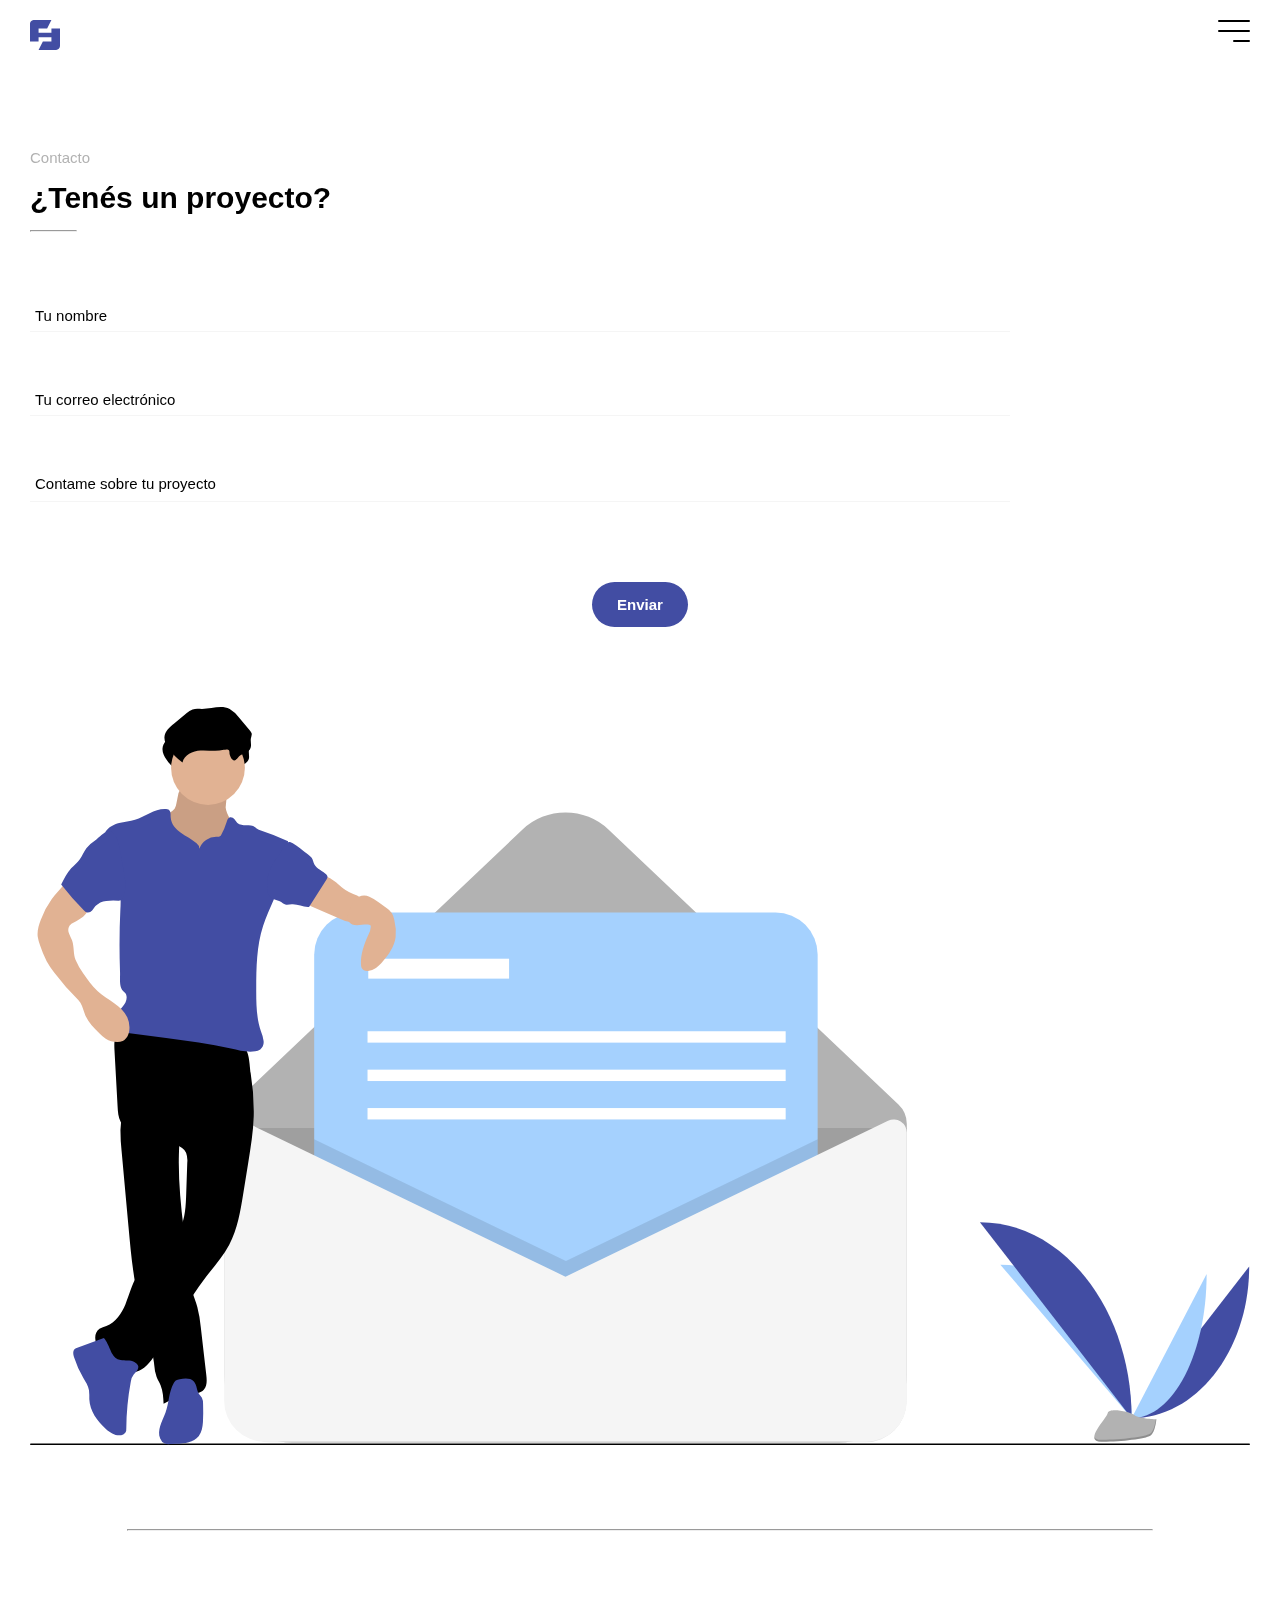
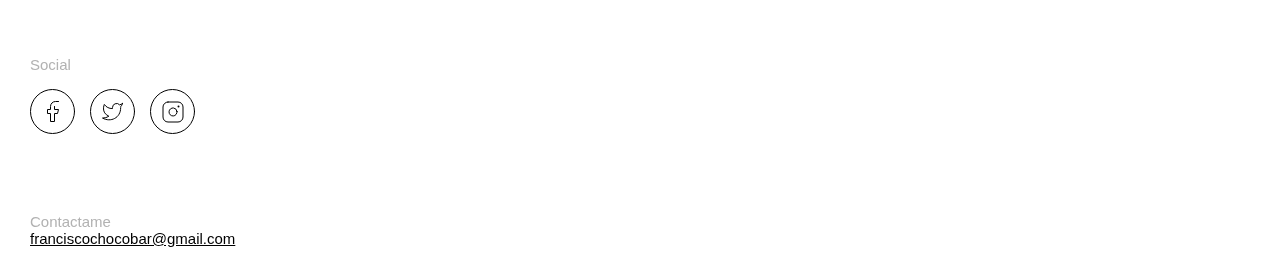
==== contact.html @ 8dde449a "mobile and effects done" ====
<!DOCTYPE html>
<html lang="en">
<head>
    <meta charset="UTF-8">
    <meta name="viewport" content="width=device-width, initial-scale=1.0">
    <meta name="Graphic Design webpage">
    <meta name="keywords" content="diseño gráfico, marketing digital, portfolio, diseño, servicios, artículos, branding, moodboard">
    <link href="https://cdnjs.cloudflare.com/ajax/libs/font-awesome/5.14.0/css/all.min.css" rel="stylesheet">
    <link rel="shortcut icon" href="assets/menu-isologo.svg">
    <link rel="stylesheet" href="styles.css">
    <link rel="stylesheet" href="styleForm.css">
    <title>Francisco Chocobar - GD</title>
</head>
<body>
    <header>
        <nav class="fixed-general-nav">
            <div class="home-container">
                <div class="visible-menu">
                    <a href="home.html">
                        <svg class="svg-index" xmlns="http://www.w3.org/2000/svg" width="30" height="30" viewBox="0 0 30 30">
                            <path class="svg-isologo" d="M-2575-21283.572h8.571v-4.285h12.857v4.285h-8.571l-4.286,8.572h17.143a4.128,4.128,0,0,0,4.286-4.287v-17.143h-8.572v4.287h-12.857v-4.287h8.572l4.286-8.57h-17.143c-2.012,0-4.286.955-4.286,4.285Z" transform="translate(2575 21305)"/>
                        </svg>
                    </a>
                    <h1 class="toggle-brandName">Francisco Chocobar</h1>
                    <a class="active-button" href="#">
                        <svg class="menu-icon" xmlns="http://www.w3.org/2000/svg" width="32" height="22" viewBox="0 0 32 22">
                            <g transform="translate(1 1)">
                                <line class="a" x2="30"/>
                                <line class="a" x2="30" transform="translate(0 10)"/>
                                <line class="a" x2="15" transform="translate(15 20)"/>
                            </g>
                        </svg>
                    </a>
                    <a class="toggle-button" href="#"><img src="assets/menu-close.svg" alt="x cerrar menu"></a>
                </div>
                <div class="toggle-menu">
                    <div class="primary-list">
                        <ul>
                            <h3>Menu</h3>
                            <li><a href="home.html">Inicio</a></li>
                            <li><a href="services.html">Servicios</a></li>
                            <li><a href="portfolio.html">Proyectos</a></li>
                            <li><a href="articles.html">Blog</a></li>
                            <li><a href="contact.html">Contacto</a></li>
                        </ul>
                    </div>
                    <div class="second-list">
                        <ul>
                            <h3>Social</h3>
                            <div class="second-list--flexItems">
                                <li><a href="https://www.facebook.com/Franchocodigital-115216583566941/"><img src="assets/icon-facebook.svg" alt="logo de facebook"></a></li>
                                <li><a href="https://twitter.com/Franchdigital?s=08"><img src="assets/icon-twitter.svg" alt="logo de twitter"></a></li>
                                <li><a href="https://www.instagram.com/franchocodigital/"><img src="assets/icon-instagram.svg" alt="logo de instagram"></a></li>
                                <li><a href=""><img src="assets/icon-linkedin.svg" alt="logo de linkedin"></a></li>
                            </div>
                        </ul>     
                    </div>
                    <div class="third-list">
                        <h3>Contactame</h3>
                        <a class="third-list--mail" href="mailto:franciscochocobar@gmail.com">franciscochocobar@gmail.com</a>
                    </div>
                </div> 
            </div> 
        </nav>
    </header>
    <div class="go-top-container">
        <div class="go-top-button">
            <i class="fas fa-chevron-up"></i>
        </div>
    </div>
    <div class="container">
        <section class="section">
            <h3>Contacto</h3>
            <h2>¿Tenés un proyecto?</h2>
            <hr>
        </section>
        <section class="section">
            <form action="">
                <div class="form">
                    <div class="form-group">
                        <input type="text" name="user_name" id="name" required><span class="label"></span>
                        <label for="name">Tu nombre</label>
                    </div>
                    <div class="form-group">
                        <input type="text" name="user_mail" id="mail" required><span class="label"></span>
                        <label for="mail">Tu correo electrónico</label>
                    </div>
                    <div class="form-group">
                        <textarea name="user_message" id="message" cols="30" rows="1" required></textarea><span class="label"></span>
                        <label for="message" >Contame sobre tu proyecto</label>
                    </div>
                    <button class="seeMore-button button-classes" type="submit">Enviar</button>
                    
                    
                </div>
            </form>
            <img class="img-contact-footer" src="assets/contacto-img.svg" alt="paint of a boy mailing">
        </section>
        <hr class="hr-last">
        <footer>
            <div class="second-list">
            <ul>
                <h3>Social</h3>
                <div class="second-list--flexItems">
                    <li><a href="https://www.facebook.com/Franchocodigital-115216583566941/"><svg xmlns="http://www.w3.org/2000/svg" width="45" height="45" viewBox="0 0 45 45">
                        <defs>
                            <style>
                            .fb-svg,.c{
                                fill:none;
                            }
                            .fb-svg{
                                stroke:#000;
                                stroke-linecap:round;
                                stroke-linejoin:round;
                            }
                            .b{
                                stroke:none;
                            }
                            </style>
                        </defs>
                        <g class="fb-svg">
                            <circle class="b" cx="22.5" cy="22.5" r="22.5"/>
                            <circle class="c" cx="22.5" cy="22.5" r="22"/>
                        </g>
                        <path class="fb-svg" d="M18,2H15a5,5,0,0,0-5,5v3H7v4h3v8h4V14h3l1-4H14V7a1,0,0,1,1-1h3Z" transform="translate(10.5 10.5)"/>
                    </svg></a></li>
                    <li><a href="https://twitter.com/Franchdigital?s=08">
                        <svg xmlns="http://www.w3.org/2000/svg" width="45" height="45" viewBox="0 0 45 45">
                            <defs>
                                <style>
                                    .fb-svg,.c{
                                        fill:none;
                                    }
                                    .fb-svg{
                                        stroke:#000;
                                        stroke-linecap:round;stroke-linejoin:round;
                                    }.b{
                                        stroke:none;
                                    }
                                </style>
                            </defs>
                            <g class="fb-svg">
                                <circle class="b" cx="22.5" cy="22.5" r="22.5"/>
                                <circle class="c" cx="22.5" cy="22.5" r="22"/>
                            </g>
                                <path class="fb-svg" d="M21,3A9.909,9.909,0,0,1,18.145,4.39,4.073,4.073,0,0,0,11,7.117v.909A9.691,9.691,0,0,1,2.818,3.908S-.818,12.09,7.364,15.726A10.582,10.582,0,0,1,1,17.545c8.182,4.545,18.182,0,18.182-10.455a4.091,4.091,0,0,0-.073-.755A7.018,7.018,0,0,0,21,3Z" transform="translate(11.5 11.51)"/>
                        </svg>
                        </a>
                    </li>
                    <li><a href="https://www.instagram.com/franchocodigital/">
                        <svg xmlns="http://www.w3.org/2000/svg" width="45" height="45" viewBox="0 0 45 45">
                            <defs>
                                <style>
                                    .fb-svg,.c{
                                        fill:none;
                                    }
                                    .fb-svg{
                                        stroke:#000;
                                        stroke-linecap:round;stroke-linejoin:round;
                                    }
                                    .b{
                                        stroke:none;
                                    }
                                </style>
                            </defs>
                            <g class="fb-svg">
                                <circle class="b" cx="22.5" cy="22.5" r="22.5"/>
                                <circle class="c" cx="22.5" cy="22.5" r="22"/>
                            </g>
                            <rect class="fb-svg" width="20" height="20" rx="5" transform="translate(13 13)"/>
                            <path class="fb-svg" d="M16,11.37A4,4,0,1,1,12.63,8,4,4,0,0,1,16,11.37Z" transform="translate(11 11)"/>
                            <line class="a" transform="translate(28.5 17.5)"/>
                        </svg>
                    </a></li>
                </div>
            </ul>     
            </div>
            <div class="third-list">
                <h3>Contactame</h3>
                <a class="third-list--mail" href="mailto:franciscochocobar@gmail.   com">franciscochocobar@gmail.com</a>
            </div>
        </footer>
    </div>
    <script src="js.js"></script>
</body>
</html>
---- styles.css ----
/* VARIABLES */

:root {
    --main-bg-color: #F5F5F5;
    --main-color-palette: #424DA3;
    --main-color-white: #ffffff;
    --secondary-color-gray: #B2B2B2;
    --secondary-color-blue: #A5D1FE;
    --secondary-color-yellow: #FFC943;

  }

/* fonts */

  @font-face {
    font-family: "Metropolis";
    src: url("metropoli-font/");
  }

  h1, h2, h3, h4, h5, h6, a, p {
      font-family: 'Metropolis', sans-serif;
  }

/* base styles */

body {
    margin: 0;
}

ul li  {
    list-style: none;
}

ul {
    padding: 0px;
    margin: 0px;
}

h2 {
    font-size: 30px;
}

h3 {
    color: var(--secondary-color-gray);
    font-size: 15px;
    font-weight: normal;
}

.h4-align {
    font-size: 20px;
    text-align: center;
    padding-bottom: 22px;
}

a {
    text-decoration: none;
    color: black;
}

h1, h2, h3, h4, h5, h6 {
    margin: 0px;
    padding-top: 15px;
}

hr {
    width: 45px;
    color: black;
    margin: auto 0;
    margin-top: 15px;
}

/* INDEX STYLES */
body.body-index {
    background-color: var(--main-bg-color);
}
.options-menu {
    height: 100vh;
    display: flex;
    justify-content: center;
}

.main-div {
    display: flex;
    flex-direction: column;
    text-align: center;
    width: 354px;
    height: 165px;
    align-self: center;
    justify-content: space-around;

}

.index-button {
    display: flex;
    justify-content: space-between ;
}

h1.h1-index {
    font-weight: bold;
    font-size: 25px;
}

.a-index:link, .a-index:visited, .a-index:active {
    text-decoration:none;
    color: var(--main-color-white);
}

.a-index {
    font-size: 15px;
    font-weight: 700;
    background-color: #424DA3;
    color: var(--main-color-white);  
    padding: 20px;
    width: 140px;
    
}

/* mobile */

.primary-list ul li a {
    font-weight: bolder;
    font-size: 30px;
}

.third-list a {
    font-size: 15px;
    text-decoration: underline;
} 

.toggle-menu {
    padding: 45px;
    display: flex;
    flex-direction: column;
    align-content: space-between;
}

.second-list--flexItems {
    display: flex;
    flex-direction: row;
}

.second-list img {
    width: 45px;
}

.second-list--flexItems svg {
    padding-right: 15px;
}

.second-list , .third-list {
    padding-top: 45px;
}

.toggle-button , .toggle-brandName {
    display: none;
}

.visible-menu .svg-index {
    padding-top: 20px;
    padding-left: 30px;
    padding-right: 30px;
}

.svg-isologo {
    fill:#424da3;
}

.menu-icon {
    margin-top: 20px;
    margin-left: 30px;
    margin-right: 30px;
}


path.svg-isologo:hover, .svg-isologo:active, .svg-isologo:focus  {
    fill: var(--secondary-color-blue);
}



.a{
    fill:none;
    stroke:#000;
    stroke-linecap:round;
    stroke-linejoin:round;
    stroke-width:2px;
}

svg:hover .a {
    stroke: var(--main-color-white);
}


.visible-menu {
    display: flex;
    flex-direction: row;
    justify-content: space-between;
}

.toggle-menu {
    display: none;
}

/*CHEVRON UP*/

.go-top-container {
    position: fixed;
    bottom: 4rem;
    right: 2rem;
    width: 3rem;
    height: 3rem;
    z-index: -1;
}

.go-top-button {
    width: 0rem;
    height: 0rem;
    background-color: var(--main-color-palette);
    border-radius: 50%;
    cursor: pointer;
    top: 50%;
    left: 50%;
    transform: translate(-50%, -50%);
    z-index: -1;
}

.go-top-button i {
    position: absolute;
    font-size: 1.7rem;
    top: 48%;
    left: 50%;
    transform: translate(-50%, -50%) scale(0);
    color: white;
    transition: .2s;
}

.show {
    z-index: 10;
}

.show .go-top-button {
    animation: popup .3s ease-in-out;
    width: 3rem;
    height: 3rem;
    z-index: 11;
}

.show i {
    transform: translate(-50%, -50%) scale(1);
}

@keyframes popup {
    0% {
        width: 0rem;
        height: 0rem;
    }
    50% {
        width: 5rem;
        height: 5rem;
    }
    100% {
        width: 3rem;
        height: 3rem;
    }
}

.container .section {
    padding-top: 5rem;
    padding-left: 30px;
    padding-right: 30px;
}
.h4-line-height{
    line-height: 1.6;
}
.p-index--description {
    font-size: 15px;
    width: 238px;
    line-height: 1.8;
}

.p-index--about {
     font-size: 15px;
     width: 248px;
     text-align: left;
 }

.button-classes {
    background-color: var(--main-color-palette);
    border-radius: 45px;
    height: 45px;
    display: flex;
    align-items: center;
    justify-content: center;
}

.button-classes:hover {
    background-color: var(--secondary-color-blue);
}

.footer-contact-btn:hover {
    background-color: var(--main-color-white);
}

.footer-contact-btn:hover a {
    color: var(--secondary-color-blue);
}

.footer-h3 {
    color: var(--main-color-white);
}

.button-classes a {
    font-weight: bold;
    color: var(--main-color-white);
}

.about-contact-button {
   width: 9rem;
    margin-top: 4rem;
}

.meter-content {
    padding-top: 2rem;
}
.flex-items {
    display: flex;
    justify-content: space-between;

}

/*meter styles */

.meter { 
	height: 15px;  /* Can be anything */
	position: relative;
	-moz-border-radius: 25px;
	-webkit-border-radius: 25px;
    border-radius: 25px;
    background-color: var(--main-bg-color);
	-boxshadow: inset 0 -1px 1px rgba(255,255,255,0.3);
}

.meter > span {
    display: block;
    height: 100%;
    border-top-right-radius: 8px;
    border-bottom-right-radius: 8px;
    border-top-left-radius: 20px;
    border-bottom-left-radius: 20px;
    position: relative;
    overflow: hidden;
  }

  .meter-blue {
      background-color: var(--secondary-color-blue);
  }

  .meter-yellow {
      background-color: var(--secondary-color-yellow);
  }


.services-grey-bg {
    background-color: var(--main-bg-color);
    padding-top: 5rem;
    margin-top: 5rem;
    width: 100%;
    display: flex;
    flex-direction: column;
    align-items: center;
    padding-bottom: 3rem;
}

.h2-textAlign {
    text-align: center;
}

.graphics-div {
    background-color: var(--main-color-white);
    width: 80%;
    margin-top: 3rem;
    height: 12rem;
    display: flex;
    flex-direction: column;
    align-items: center;
    justify-content: center;

}

.graphics-div h4 {
    padding-top: 20px;
}

.graphics-div img {
    width: 90px;
}
.portfolio-img {
    width: 100%;
}

.seeMore-button {
    margin: 5rem auto;
    width: 6rem;
}

.disabled-btn {
    background-color: var(--secondary-color-blue);
    border-radius: 45px;
    height: 30px;
    display: flex;
    align-items: center;
    justify-content: center;
    width: 10rem;
    font-size: 15px;
    color: var(--main-color-white);
    margin: 18px auto 22px auto;
}

.portfolio-boxShadow {
    box-shadow: 0px 20px 25px #F5F5F5;
    width: 100%;
}

.section-nonPadding {
    width: 100%;
    padding-top: 5rem;
}

.section-nonPadding h2 {
    padding-left: 30px;
}

.section-nonPadding h3 {
    padding-left: 30px;
}

.section-nonPadding hr {
    margin-left: 30px;
}

.section-nonPadding .img {
    margin-top: 5rem;
}

.blue-quote {
    background-color: var(--main-color-palette);
    align-self: center;
    padding: 5rem 10px;
}

.blue-quote h2 {
    color: var(--main-color-white);
    text-align: center;
    font-size: 25px;
}

.section-centered {
    padding-left: 30px;
    padding-right: 30px;
    background-color: var(--secondary-color-blue);
    display: flex;
    flex-direction: column;
    align-items: center;
}

.section-centered h2 {
    color: var(--main-color-white);
    font-size: 25px;
    text-align: center;
}

.hr-last {
    width: 80%;
    background-color: var(--secondary-color-gray);
    color: black;
    margin: 5rem auto;
} 

.second-list , .third-list {
    padding: 30px;
}

.second-list--flexItems {
    padding-top: 1rem;
}

.second-list--flexItems svg:hover .fb-svg {
    fill: var(--secondary-color-blue);
    stroke: var(--main-color-white);
}



/* tablet */

/* desktop */
---- styleForm.css ----
:root {
    --main-bg-color: #F5F5F5;
    --main-color-palette: #424DA3;
    --main-color-white: #ffffff;
    --secondary-color-gray: #B2B2B2;
    --secondary-color-blue: #A5D1FE;
    --secondary-color-yellow: #FFC943;

  }

 

/* fonts */

  @font-face {
    font-family: "Metropolis";
    src: url("metropoli-font/");
  }

.form {
  width: 100%;
  margin: auto;

}

form .form-group {
  position: relative;
  margin: auto;
  margin-bottom: 4rem;
}

label, button {
  font-family: 'Metropolis', sans-serif;
  font-size: 15px;
}

input, textarea {
  font-size: 15px;
  display: block;
  width: 80%;
  border: none;
  border-bottom: 1px solid #F5F5F5;
  resize: none;
}

input:focus, textarea:focus {
  outline: none;
}

input:focus~label, input:valid~label, textarea:focus~label, textarea:valid~label {
  position: absolute;
  top: -16px;
  font-size: 12px;
  color: var(--main-color-palette);
}

label {
  position: absolute;
  left: 5px;
  top: -5px;
  transition: 0.6s ease all;
  pointer-events: none;
}

.label {
  position: relative;
  display: block;
  width: 80%;
}

.label::before {
  content: '';
  height: 2px;
  width: 0;
  bottom: 0;
  position: absolute;
  background-color: var(--main-color-palette);
  transition: 0.3s ease all;
  left: 0%;
}

input:focus~.label::before,textarea:focus~.label::before {
  width: 100%;
}

button {
  font-weight: bold;
  color: var(--main-color-white);
  border: none;
}

button:focus, button:active {
  background-color: var(--secondary-color-blue);
}

.img-contact-footer {
  text-align: center;
  width: 100%;
}
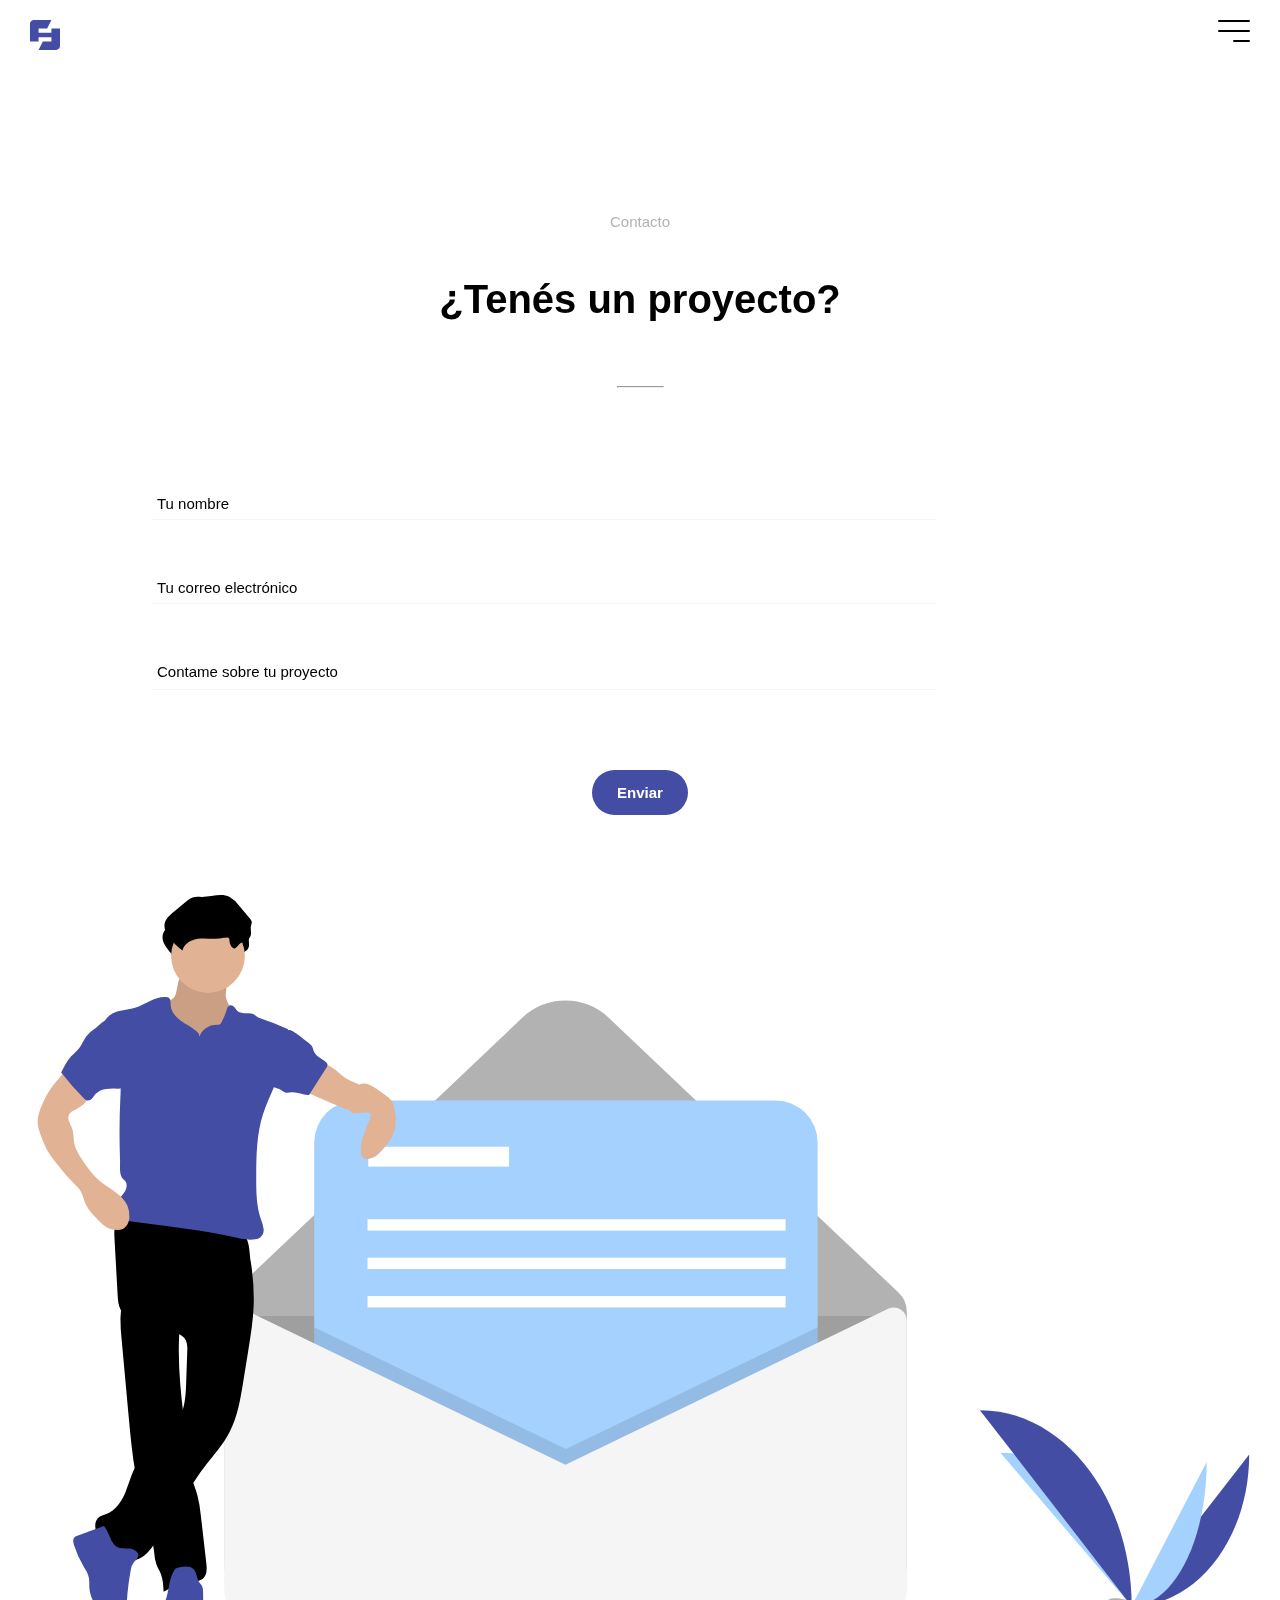
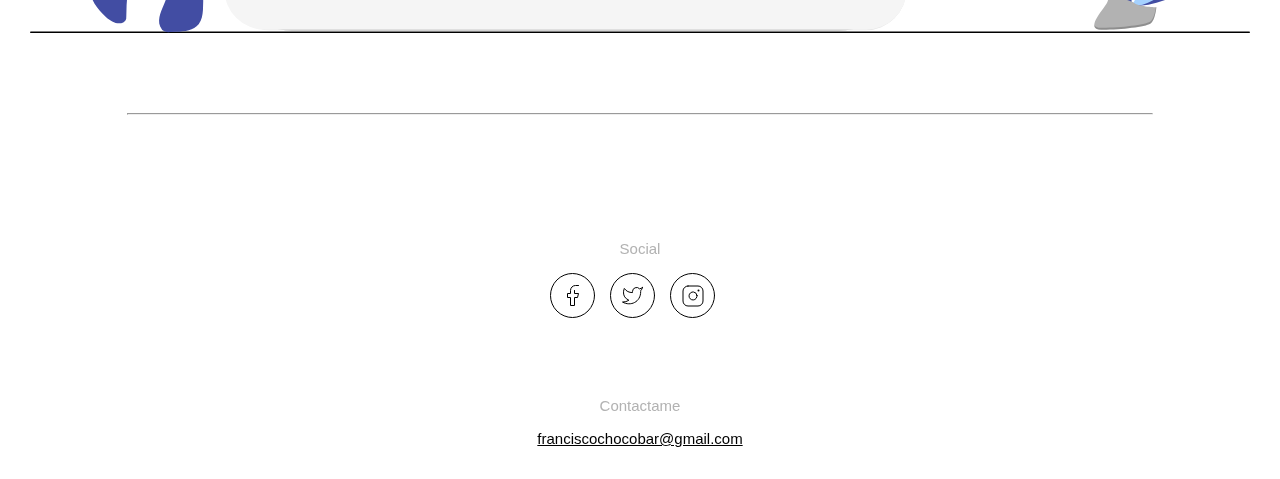
==== commit d90cafd3: "responsive table 768px done" ====
--- a/contact.html
+++ b/contact.html
@@ -69,7 +69,7 @@
         </div>
     </div>
     <div class="container">
-        <section class="section">
+        <section class="section first-section">
             <h3>Contacto</h3>
             <h2>¿Tenés un proyecto?</h2>
             <hr>
@@ -89,9 +89,7 @@
                         <textarea name="user_message" id="message" cols="30" rows="1" required></textarea><span class="label"></span>
                         <label for="message" >Contame sobre tu proyecto</label>
                     </div>
-                    <button class="seeMore-button button-classes" type="submit">Enviar</button>
-                    
-                    
+                    <button class="seeMore-button button-classes" type="submit">Enviar</button>       
                 </div>
             </form>
             <img class="img-contact-footer" src="assets/contacto-img.svg" alt="paint of a boy mailing">
--- a/styles.css
+++ b/styles.css
@@ -175,8 +175,6 @@
 path.svg-isologo:hover, .svg-isologo:active, .svg-isologo:focus  {
     fill: var(--secondary-color-blue);
 }
-
-
 
 .a{
     fill:none;
@@ -280,7 +278,7 @@
 
 .p-index--about {
      font-size: 15px;
-     width: 248px;
+     line-height: 1.4;
      text-align: left;
  }
 
@@ -299,17 +297,16 @@
 
 .footer-contact-btn:hover {
     background-color: var(--main-color-white);
-}
-
-.footer-contact-btn:hover a {
     color: var(--secondary-color-blue);
 }
+
+
 
 .footer-h3 {
     color: var(--main-color-white);
 }
 
-.button-classes a {
+.button-classes {
     font-weight: bold;
     color: var(--main-color-white);
 }
@@ -363,7 +360,6 @@
 .services-grey-bg {
     background-color: var(--main-bg-color);
     padding-top: 5rem;
-    margin-top: 5rem;
     width: 100%;
     display: flex;
     flex-direction: column;
@@ -471,7 +467,7 @@
 
 .hr-last {
     width: 80%;
-    background-color: var(--secondary-color-gray);
+
     color: black;
     margin: 5rem auto;
 } 
@@ -489,10 +485,92 @@
     stroke: var(--main-color-white);
 }
 
-
-
 /* tablet */
 
+@media all and (min-width: 768px) {
+
+    .container h2 {
+        font-size: 2.5rem;
+        text-align: center;
+        margin: 2rem;
+    }
+
+    .section p {
+        font-size: 20px;
+        width: 80%;
+        text-align: justify;
+    } 
+    
+    .container h4 {
+        font-size: 1.5rem;
+        margin: 3rem;
+    }
+    .container .section {
+        display: flex;
+        flex-direction: column;
+        justify-items: center;
+        align-items: center;
+    }
+
+    .first-section {
+        margin-top: 4rem;
+    }
+   
+    .meter-content {
+        width: 60%;
+        margin-bottom: 2rem;
+    }
+  
+    .meter-content p {
+        width: auto;
+    }
+    .flex-items {
+        align-items: center;
+    }
+    .flex-items h4 {
+        margin: 1rem;
+        margin-left: 0px;
+    }
+
+    .services-grey-bg .graphics-div {
+        width: 50%;
+        height: 20rem;
+        align-content: space-between;
+    }
+    .graphics-div h4 {
+        text-align: center;
+    }
+
+    .blog-center p {
+        text-align: center;
+    }
+
+    .second-list h3 {
+        text-align: center;
+    }
+    .second-list--flexItems {
+        justify-content: center;
+    }
+    .third-list {
+        text-align: center;
+    }
+    .third-list >* {
+        margin-bottom: 1rem;
+    }
+    .section-nonPadding h3 {
+        text-align: center;
+    }
+    .section-nonPadding hr {
+        margin:  0 auto;
+        margin-top: 30px;
+    }
+    .section-centered h2 {
+        font-size: 2.5rem;
+        margin: 2rem;
+    }
+ 
+}
+
 /* desktop */
 
 
--- a/styleForm.css
+++ b/styleForm.css
@@ -96,4 +96,15 @@
 .img-contact-footer {
   text-align: center;
   width: 100%;
+}
+
+@media all and (min-width: 768px) {
+ 
+  form {
+    width: 80%;
+  }
+
+  .section hr {
+    margin: 2rem;
+  }
 }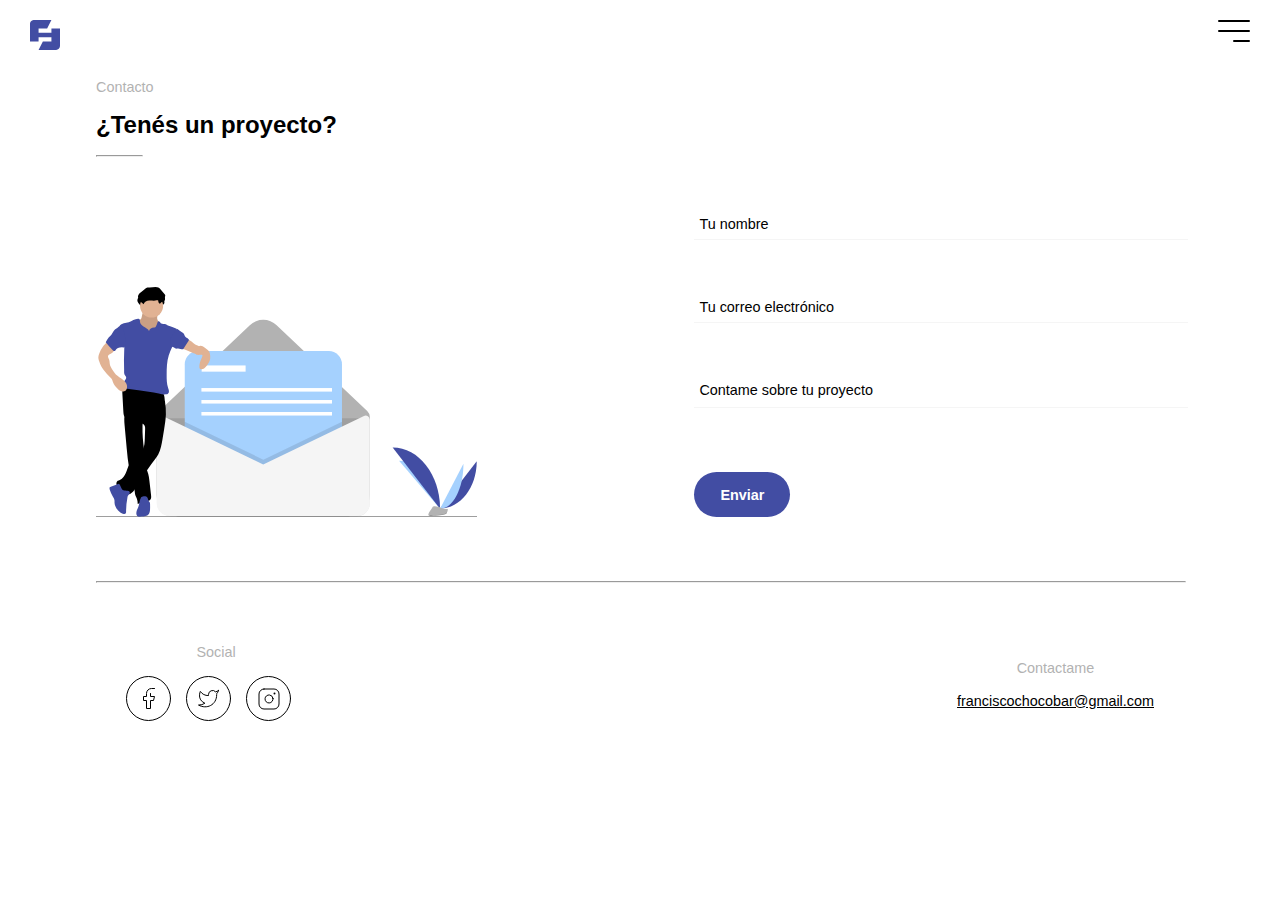
==== commit e60a5e9e: "responsive b" ====
--- a/contact.html
+++ b/contact.html
@@ -75,7 +75,8 @@
             <hr>
         </section>
         <section class="section">
-            <form action="">
+            <div class="form-xl"> 
+                <form action="">
                 <div class="form">
                     <div class="form-group">
                         <input type="text" name="user_name" id="name" required><span class="label"></span>
@@ -91,12 +92,14 @@
                     </div>
                     <button class="seeMore-button button-classes" type="submit">Enviar</button>       
                 </div>
-            </form>
-            <img class="img-contact-footer" src="assets/contacto-img.svg" alt="paint of a boy mailing">
+                </form>
+                <img class="img-contact-footer" src="assets/contacto-img.svg" alt="paint of a boy mailing">
+            </div>
         </section>
         <hr class="hr-last">
         <footer>
-            <div class="second-list">
+            <div class="footer">
+                <div class="second-list">
             <ul>
                 <h3>Social</h3>
                 <div class="second-list--flexItems">
@@ -172,10 +175,11 @@
                     </a></li>
                 </div>
             </ul>     
-            </div>
-            <div class="third-list">
+                </div>
+                <div class="third-list">
                 <h3>Contactame</h3>
                 <a class="third-list--mail" href="mailto:franciscochocobar@gmail.   com">franciscochocobar@gmail.com</a>
+                </div>
             </div>
         </footer>
     </div>
--- a/styles.css
+++ b/styles.css
@@ -37,17 +37,17 @@
 }
 
 h2 {
-    font-size: 30px;
+    font-size: 1.8rem;
 }
 
 h3 {
     color: var(--secondary-color-gray);
-    font-size: 15px;
+    font-size: 0.9rem;
     font-weight: normal;
 }
 
 .h4-align {
-    font-size: 20px;
+    font-size: 1.25rem;
     text-align: center;
     padding-bottom: 22px;
 }
@@ -68,6 +68,11 @@
     margin: auto 0;
     margin-top: 15px;
 }
+
+.d-display {
+    display: none;
+}
+
 
 /* INDEX STYLES */
 body.body-index {
@@ -97,7 +102,7 @@
 
 h1.h1-index {
     font-weight: bold;
-    font-size: 25px;
+    font-size: 1.8rem;
 }
 
 .a-index:link, .a-index:visited, .a-index:active {
@@ -106,7 +111,7 @@
 }
 
 .a-index {
-    font-size: 15px;
+    font-size: 0.9rem;
     font-weight: 700;
     background-color: #424DA3;
     color: var(--main-color-white);  
@@ -117,13 +122,20 @@
 
 /* mobile */
 
+.home-container {
+    position: fixed;
+    top: 0;
+    width: 100%;
+    background-color: var(--main-color-white);
+}
+
 .primary-list ul li a {
     font-weight: bolder;
-    font-size: 30px;
+    font-size: 1.8rem;
 }
 
 .third-list a {
-    font-size: 15px;
+    font-size: 0.9rem;
     text-decoration: underline;
 } 
 
@@ -271,13 +283,13 @@
     line-height: 1.6;
 }
 .p-index--description {
-    font-size: 15px;
+    font-size: 0.9rem;
     width: 238px;
     line-height: 1.8;
 }
 
 .p-index--about {
-     font-size: 15px;
+     font-size: 0.9rem;
      line-height: 1.4;
      text-align: left;
  }
@@ -312,8 +324,8 @@
 }
 
 .about-contact-button {
-   width: 9rem;
-    margin-top: 4rem;
+    width: 9rem;
+    margin-top: 2rem;
 }
 
 .meter-content {
@@ -361,10 +373,23 @@
     background-color: var(--main-bg-color);
     padding-top: 5rem;
     width: 100%;
+    
+    padding-bottom: 3rem;
+}
+
+.services-grey-bg .content div {
+    align-content: center;
+}
+
+.services-grey-bg .d-flex {
+    width: inherit;
     display: flex;
     flex-direction: column;
     align-items: center;
-    padding-bottom: 3rem;
+}
+
+.section-centered .t-align h3 {
+    text-align: center;
 }
 
 .h2-textAlign {
@@ -407,7 +432,7 @@
     align-items: center;
     justify-content: center;
     width: 10rem;
-    font-size: 15px;
+    font-size: 0.9rem;
     color: var(--main-color-white);
     margin: 18px auto 22px auto;
 }
@@ -447,7 +472,7 @@
 .blue-quote h2 {
     color: var(--main-color-white);
     text-align: center;
-    font-size: 25px;
+    font-size: 1.5rem;
 }
 
 .section-centered {
@@ -459,9 +484,9 @@
     align-items: center;
 }
 
-.section-centered h2 {
+.section-centered .t-align h2 {
     color: var(--main-color-white);
-    font-size: 25px;
+    font-size: 1.5rem;
     text-align: center;
 }
 
@@ -496,7 +521,7 @@
     }
 
     .section p {
-        font-size: 20px;
+        font-size: 1.25rem;
         width: 80%;
         text-align: justify;
     } 
@@ -505,13 +530,17 @@
         font-size: 1.5rem;
         margin: 3rem;
     }
-    .container .section {
+    .container .section , .section-a--l , .section-a--r , .form-xl {
         display: flex;
         flex-direction: column;
         justify-items: center;
         align-items: center;
     }
 
+    .d-display {
+        display: none;
+    }
+
     .first-section {
         margin-top: 4rem;
     }
@@ -533,9 +562,12 @@
     }
 
     .services-grey-bg .graphics-div {
-        width: 50%;
+        width: 20rem;
         height: 20rem;
         align-content: space-between;
+        margin: 3rem 0px;
+        
+        
     }
     .graphics-div h4 {
         text-align: center;
@@ -564,7 +596,7 @@
         margin:  0 auto;
         margin-top: 30px;
     }
-    .section-centered h2 {
+    .t-align h2 {
         font-size: 2.5rem;
         margin: 2rem;
     }
@@ -573,4 +605,196 @@
 
 /* desktop */
 
-
+@media all and (min-width: 992px) {
+    
+    .container .section {
+        display: flex;
+        flex-direction: row;
+        justify-items: initial;
+        align-items: initial;
+        padding: 0px 0px;
+        justify-content: space-between;
+    }
+
+
+    .section-a--l , .section-a--r {
+        display: block;
+    }
+    
+    .d-display {
+        display: block;
+    }
+
+    .section-a--r img {
+        width: 100%;
+    }
+
+    .section-a--r {
+        width: 40%;
+    }
+
+    .section-a--l {
+        padding-left: 6rem;
+        padding-top: 6rem;
+    }
+    .section-a--l h2 , p {
+        text-align: left;
+        margin: 0rem;
+    }
+
+    .container h4 {
+        margin: 0px;
+    }
+    .container br {
+        display: none;
+    }
+
+    .about-contact-button {
+        margin: 0px;
+        margin-top: 3rem;
+    }
+
+    .section-a--l h2 {
+        font-size: 3rem;
+    }
+
+    .section-a--l p {
+        font-size: 0.9rem;
+        text-align: left;
+        line-height: 1.2;
+        width: 100%;
+        padding-top: 5px;
+    }
+
+    .section-a--l img {
+        height: 80%;
+        align-content: center;
+    }
+    .section-m {
+        box-sizing: border-box;
+        align-self: center;
+        padding-right: 6rem;
+    }
+    .section-a--r h2 {
+        font-size: 1.5rem;
+        text-align: left;
+        margin: 0px;
+    }
+    .section-a--r p {
+        text-align: initial;
+        font-size: 0.9rem;
+        line-height: 1.2;
+        width: initial;
+        padding-right: 5px;
+    }
+    .section-a--r hr {
+        margin-top: 1rem;
+        margin-bottom: 2rem;
+    }
+
+    .meter-content {
+        width: 100%;
+        padding-top: 1rem;
+    }
+    .meter {
+        height: 10px;
+    }
+
+    .services-grey-bg {
+        box-sizing: border-box;
+        padding: 0px;
+        width: initial;
+    }
+    
+    .services-grey-bg .d-flex {
+        box-sizing: border-box;
+        display: flex;
+        flex-direction: row;
+        align-items: center;
+        justify-content: space-between;
+        width: -webkit-fill-available;
+        margin: 0 6rem;
+       
+    }
+
+    .d-flex .graphics-div {
+        margin: 0.5rem;
+        height: 8rem;
+      
+    }
+    .graphics-div img {
+        width: 4rem;
+    }
+
+    .services-grey-bg h2 , .section-nonPadding h2 {
+        font-size: 1.5rem;
+        margin: 0px;
+    }
+
+    .services-grey-bg h4 {
+        font-size: 1.25rem;
+    }
+    .services-grey-bg h3 {
+        margin-top: 2rem;
+    }
+
+    .seeMore-button {
+        margin: 3rem auto;
+    }
+    .section-nonPadding .d-flex-2 {
+        display: flex;
+        flex-direction: row;
+        margin-left: 6rem;
+        margin-right: 6rem;
+    }
+
+    .h4-align {
+        padding-bottom: 0px;
+    }
+
+    .portfolio-boxShadow .img {
+        margin-top: 0px;
+    }
+    .container .blog-center {
+        flex-direction: column;
+        text-align: center;
+    }
+    .blog-center p {
+        width: auto;
+    }
+    footer .hr-last {
+        margin: 3rem auto;
+    }
+    .section-centered {
+        flex-direction: row;
+        padding: 0px 6rem;
+        justify-content: space-between;
+    }
+    .section-centered a {
+        order: 3;
+    }
+    .section-centered img {
+        order: 1;
+    }
+    .section-centered .t-align {
+        order: 2;
+    }
+    .section-centered .t-align h3 , h2 {
+        text-align: left;  
+    }
+    .section-centered .t-align h2 {
+        margin: 0px;
+        text-align: left;
+    }
+    .section-centered >* {
+        margin-left: 1rem;
+    }
+    .footer {
+        display: flex;
+        flex-direction: row;
+        justify-content: space-between;
+        align-items: center;
+        margin: 0px 6rem;
+    }
+
+}   --- a/styleForm.css
+++ b/styleForm.css
@@ -31,11 +31,11 @@
 
 label, button {
   font-family: 'Metropolis', sans-serif;
-  font-size: 15px;
+  font-size: 0.9rem;
 }
 
 input, textarea {
-  font-size: 15px;
+  font-size: 0.9rem;
   display: block;
   width: 80%;
   border: none;
@@ -50,7 +50,7 @@
 input:focus~label, input:valid~label, textarea:focus~label, textarea:valid~label {
   position: absolute;
   top: -16px;
-  font-size: 12px;
+  font-size: 0.9rem;
   color: var(--main-color-palette);
 }
 
@@ -107,4 +107,66 @@
   .section hr {
     margin: 2rem;
   }
-}+}
+
+@media all and (min-width: 992px) {
+  .container {
+    margin: 0 6rem;
+  }
+  .container .section {
+    padding: 0px;
+  }
+  .container .section {
+    display: flex;
+    flex-direction: column;
+  }
+  .container .section h2 {
+    font-size: 1.5rem;
+    padding-top: 1rem;
+    text-align: left;
+    margin: 0px;
+  }
+  .container hr {
+    margin: 1rem 0;
+  }
+  .form-xl {
+    width: 100%;
+    display: flex;
+    flex-direction: row;
+    align-items: flex-end;
+    justify-content: space-between;
+  }
+  .container img {
+    width: 35%;
+  }
+  .container form {
+    width: 45%;
+  }
+  form {
+    margin-top: 3rem;
+    width: 100%;
+  }
+  form .button-classes {
+    margin: 0;
+    margin-top: 3rem;
+  }
+  .container .hr-last {
+    width: 100%;
+    margin-top: 4rem;
+  }
+
+  .form-xl img {
+    order: 1;
+  }
+
+  .form-xl form {
+    order: 2;
+  }
+  input , textarea {
+    width: 100%;
+  }
+  .footer {
+    margin: 0px;
+  }
+    
+}
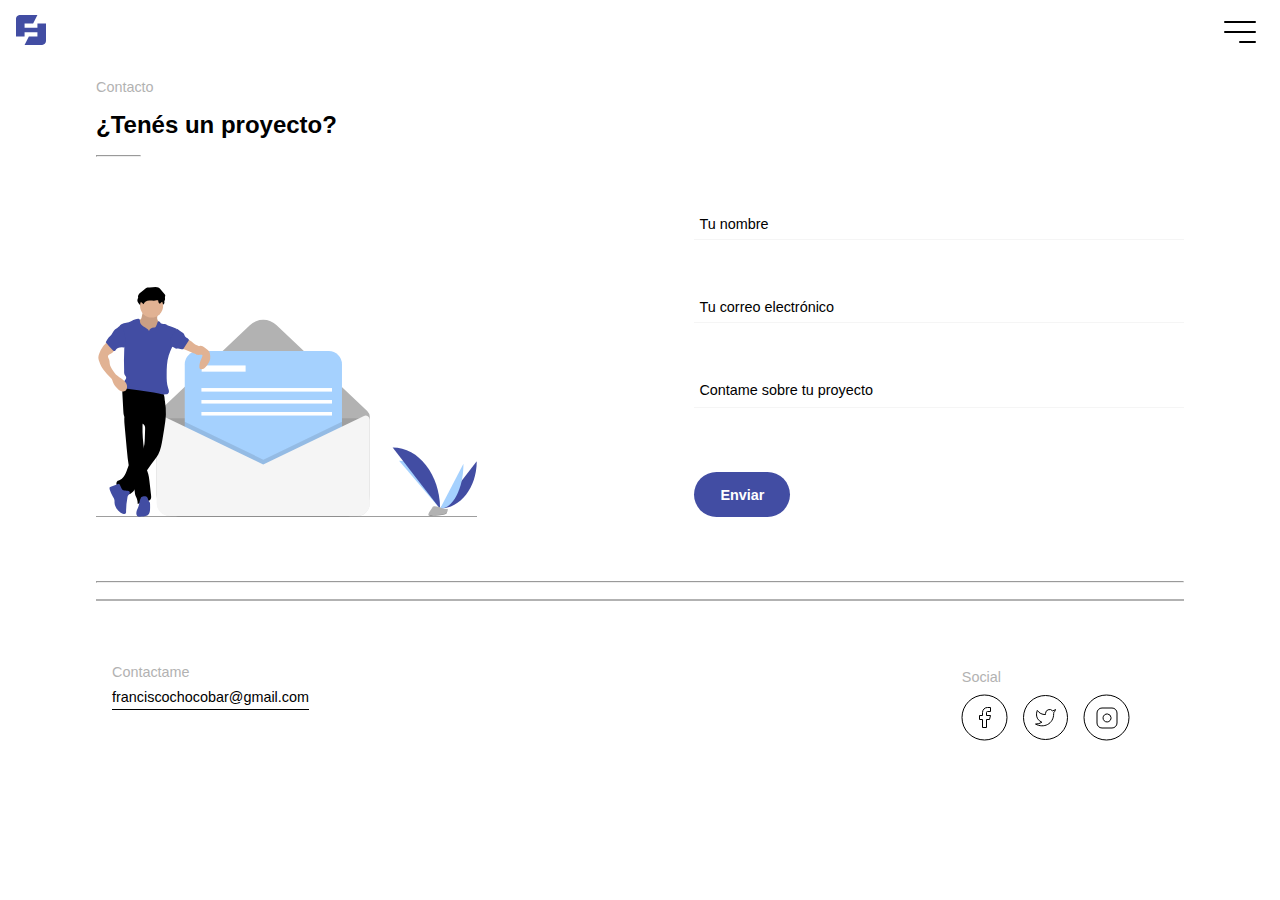
==== commit 93774766: "NavToggler, Navigation, CSS & CleanUp" ====
--- a/contact.html
+++ b/contact.html
@@ -12,8 +12,8 @@
     <title>Francisco Chocobar - GD</title>
 </head>
 <body>
-    <header>
-        <nav class="fixed-general-nav">
+    <header id="header">
+        <div class="fixed-general-nav">
             <div class="home-container">
                 <div class="visible-menu">
                     <a href="home.html">
@@ -22,52 +22,72 @@
                         </svg>
                     </a>
                     <h1 class="toggle-brandName">Francisco Chocobar</h1>
-                    <a class="active-button" href="#">
-                        <svg class="menu-icon" xmlns="http://www.w3.org/2000/svg" width="32" height="22" viewBox="0 0 32 22">
+                    <button class="toggle-button" onclick="toggleNav();">
+                        <svg class="menu-icon" xmlns="http://www.w3.org/2000/svg" width="32" height="22" viewBox="0 0 32 22" fill="none" stroke="#000" stroke-linecap="round" stroke-linejoin="round" stroke-width="2px">
                             <g transform="translate(1 1)">
                                 <line class="a" x2="30"/>
                                 <line class="a" x2="30" transform="translate(0 10)"/>
                                 <line class="a" x2="15" transform="translate(15 20)"/>
                             </g>
                         </svg>
-                    </a>
-                    <a class="toggle-button" href="#"><img src="assets/menu-close.svg" alt="x cerrar menu"></a>
+                        <svg class="close-icon" xmlns="http://www.w3.org/2000/svg" width="32.828" height="32.828" viewBox="0 0 32.828 32.828">
+                            <g transform="translate(1.414 1.414)">
+                                <line class="a" x2="30" y2="30"/>
+                                <line class="a" y1="30" x2="30"/>
+                            </g>
+                        </svg>
+                    </button>
                 </div>
-                <div class="toggle-menu">
-                    <div class="primary-list">
-                        <ul>
+                <div class="toggle-menu"  style="transform: translateX(100%);">
+                    <nav>
+                        <button class="toggle-button" onclick="toggleNav();">
+                            <svg xmlns="http://www.w3.org/2000/svg" width="32.828" height="32.828" viewBox="0 0 32.828 32.828" fill="none" stroke="#000" stroke-linecap="round" stroke-linejoin="round" stroke-width="2px">
+                                <g transform="translate(1.414 1.414)">
+                                    <line class="a" x2="30" y2="30"/>
+                                    <line class="a" y1="30" x2="30"/>
+                                </g>
+                            </svg>
+                        </button>
+                        <div class="main-nav">
                             <h3>Menu</h3>
-                            <li><a href="home.html">Inicio</a></li>
-                            <li><a href="services.html">Servicios</a></li>
-                            <li><a href="portfolio.html">Proyectos</a></li>
-                            <li><a href="articles.html">Blog</a></li>
-                            <li><a href="contact.html">Contacto</a></li>
-                        </ul>
-                    </div>
-                    <div class="second-list">
-                        <ul>
+                            <a class="nav-link active" href="home.html">Inicio</a>
+                            <a class="nav-link" href="services.html">Servicios</a>
+                            <a class="nav-link" href="portfolio.html">Proyectos</a>
+                            <a class="nav-link" href="articles.html">Blog</a>
+                            <a class="nav-link" href="contact.html">Contacto</a>
+                        </div>
+                        <div class="social-nav">
                             <h3>Social</h3>
-                            <div class="second-list--flexItems">
-                                <li><a href="https://www.facebook.com/Franchocodigital-115216583566941/"><img src="assets/icon-facebook.svg" alt="logo de facebook"></a></li>
-                                <li><a href="https://twitter.com/Franchdigital?s=08"><img src="assets/icon-twitter.svg" alt="logo de twitter"></a></li>
-                                <li><a href="https://www.instagram.com/franchocodigital/"><img src="assets/icon-instagram.svg" alt="logo de instagram"></a></li>
-                                <li><a href=""><img src="assets/icon-linkedin.svg" alt="logo de linkedin"></a></li>
-                            </div>
-                        </ul>     
-                    </div>
-                    <div class="third-list">
-                        <h3>Contactame</h3>
-                        <a class="third-list--mail" href="mailto:franciscochocobar@gmail.com">franciscochocobar@gmail.com</a>
-                    </div>
-                </div> 
-            </div> 
-        </nav>
+                            <a href="https://www.facebook.com/Franchocodigital-115216583566941/">
+                                <svg xmlns="http://www.w3.org/2000/svg" width="45" height="45" viewBox="0 0 45 45">
+                                    <circle cx="22.5" cy="22.5" r="22.5" fill="none" stroke="#000"/>
+                                    <path fill="none" stroke="#000" d="M18,2H15a5,5,0,0,0-5,5v3H7v4h3v8h4V14h3l1-4H14V7a1,1,0,0,1,1-1h3Z" transform="translate(10.5 10.5)"/>
+                                </svg>
+                            </a>
+                            <a href="https://twitter.com/Franchdigital?s=08">
+                                <svg xmlns="http://www.w3.org/2000/svg" width="45" height="45" viewBox="0 0 45 45">
+                                    <circle class="c" cx="22.5" cy="22.5" r="22" fill="none" stroke="#000" />
+                                    <path fill="none" stroke="#000" d="M21,3A9.909,9.909,0,0,1,18.145,4.39,4.073,4.073,0,0,0,11,7.117v.909A9.691,9.691,0,0,1,2.818,3.908S-.818,12.09,7.364,15.726A10.582,10.582,0,0,1,1,17.545c8.182,4.545,18.182,0,18.182-10.455a4.091,4.091,0,0,0-.073-.755A7.018,7.018,0,0,0,21,3Z" transform="translate(11.5 11.51)"/>
+                                </svg>
+                            </a>
+                            <a href="https://www.instagram.com/franchocodigital/">
+                                <svg xmlns="http://www.w3.org/2000/svg" width="45" height="45" viewBox="0 0 45 45">
+                                    <circle cx="22.5" cy="22.5" r="22.5" fill="none" stroke="#000" />
+                                    <rect stroke="#000" fill="none" width="20" height="20" rx="5" transform="translate(13 13)"/>
+                                    <path stroke="#000" fill="none" d="M16,11.37A4,4,0,1,1,12.63,8,4,4,0,0,1,16,11.37Z" transform="translate(11 11)"/>
+                                    <line stroke="#000" fill="none" transform="translate(28.5 17.5)"/>
+                                </svg>
+                            </a>
+                        </div>
+                        <div class="contact">
+                            <h3>Contactame</h3>
+                            <a  href="mailto:franciscochocobar@gmail.com">franciscochocobar@gmail.com</a>
+                        </div>
+                    </nav>
+                </div>
+            </div>
+        </div>
     </header>
-    <div class="go-top-container">
-        <div class="go-top-button">
-            <i class="fas fa-chevron-up"></i>
-        </div>
-    </div>
     <div class="container">
         <section class="section first-section">
             <h3>Contacto</h3>
@@ -75,7 +95,7 @@
             <hr>
         </section>
         <section class="section">
-            <div class="form-xl"> 
+            <div class="form-xl">
                 <form action="">
                 <div class="form">
                     <div class="form-group">
@@ -90,99 +110,45 @@
                         <textarea name="user_message" id="message" cols="30" rows="1" required></textarea><span class="label"></span>
                         <label for="message" >Contame sobre tu proyecto</label>
                     </div>
-                    <button class="seeMore-button button-classes" type="submit">Enviar</button>       
+                    <button class="seeMore-button button-classes" type="submit">Enviar</button>
                 </div>
                 </form>
                 <img class="img-contact-footer" src="assets/contacto-img.svg" alt="paint of a boy mailing">
             </div>
         </section>
         <hr class="hr-last">
-        <footer>
-            <div class="footer">
-                <div class="second-list">
-            <ul>
-                <h3>Social</h3>
-                <div class="second-list--flexItems">
-                    <li><a href="https://www.facebook.com/Franchocodigital-115216583566941/"><svg xmlns="http://www.w3.org/2000/svg" width="45" height="45" viewBox="0 0 45 45">
-                        <defs>
-                            <style>
-                            .fb-svg,.c{
-                                fill:none;
-                            }
-                            .fb-svg{
-                                stroke:#000;
-                                stroke-linecap:round;
-                                stroke-linejoin:round;
-                            }
-                            .b{
-                                stroke:none;
-                            }
-                            </style>
-                        </defs>
-                        <g class="fb-svg">
-                            <circle class="b" cx="22.5" cy="22.5" r="22.5"/>
-                            <circle class="c" cx="22.5" cy="22.5" r="22"/>
-                        </g>
-                        <path class="fb-svg" d="M18,2H15a5,5,0,0,0-5,5v3H7v4h3v8h4V14h3l1-4H14V7a1,0,0,1,1-1h3Z" transform="translate(10.5 10.5)"/>
-                    </svg></a></li>
-                    <li><a href="https://twitter.com/Franchdigital?s=08">
-                        <svg xmlns="http://www.w3.org/2000/svg" width="45" height="45" viewBox="0 0 45 45">
-                            <defs>
-                                <style>
-                                    .fb-svg,.c{
-                                        fill:none;
-                                    }
-                                    .fb-svg{
-                                        stroke:#000;
-                                        stroke-linecap:round;stroke-linejoin:round;
-                                    }.b{
-                                        stroke:none;
-                                    }
-                                </style>
-                            </defs>
-                            <g class="fb-svg">
-                                <circle class="b" cx="22.5" cy="22.5" r="22.5"/>
-                                <circle class="c" cx="22.5" cy="22.5" r="22"/>
-                            </g>
-                                <path class="fb-svg" d="M21,3A9.909,9.909,0,0,1,18.145,4.39,4.073,4.073,0,0,0,11,7.117v.909A9.691,9.691,0,0,1,2.818,3.908S-.818,12.09,7.364,15.726A10.582,10.582,0,0,1,1,17.545c8.182,4.545,18.182,0,18.182-10.455a4.091,4.091,0,0,0-.073-.755A7.018,7.018,0,0,0,21,3Z" transform="translate(11.5 11.51)"/>
-                        </svg>
-                        </a>
-                    </li>
-                    <li><a href="https://www.instagram.com/franchocodigital/">
-                        <svg xmlns="http://www.w3.org/2000/svg" width="45" height="45" viewBox="0 0 45 45">
-                            <defs>
-                                <style>
-                                    .fb-svg,.c{
-                                        fill:none;
-                                    }
-                                    .fb-svg{
-                                        stroke:#000;
-                                        stroke-linecap:round;stroke-linejoin:round;
-                                    }
-                                    .b{
-                                        stroke:none;
-                                    }
-                                </style>
-                            </defs>
-                            <g class="fb-svg">
-                                <circle class="b" cx="22.5" cy="22.5" r="22.5"/>
-                                <circle class="c" cx="22.5" cy="22.5" r="22"/>
-                            </g>
-                            <rect class="fb-svg" width="20" height="20" rx="5" transform="translate(13 13)"/>
-                            <path class="fb-svg" d="M16,11.37A4,4,0,1,1,12.63,8,4,4,0,0,1,16,11.37Z" transform="translate(11 11)"/>
-                            <line class="a" transform="translate(28.5 17.5)"/>
-                        </svg>
-                    </a></li>
-                </div>
-            </ul>     
-                </div>
-                <div class="third-list">
-                <h3>Contactame</h3>
-                <a class="third-list--mail" href="mailto:franciscochocobar@gmail.   com">franciscochocobar@gmail.com</a>
-                </div>
-            </div>
-        </footer>
-    </div>
+    <footer>
+        <div class="contact">
+            <h3>Contactame</h3>
+            <a  href="mailto:franciscochocobar@gmail.com">franciscochocobar@gmail.com</a>
+        </div>
+        <div class="social-nav">
+            <h3>Social</h3>
+            <a href="https://www.facebook.com/Franchocodigital-115216583566941/">
+                <svg xmlns="http://www.w3.org/2000/svg" width="45" height="45" viewBox="0 0 45 45">
+                    <circle cx="22.5" cy="22.5" r="22.5" fill="none" stroke="#000"/>
+                    <path fill="none" stroke="#000" d="M18,2H15a5,5,0,0,0-5,5v3H7v4h3v8h4V14h3l1-4H14V7a1,1,0,0,1,1-1h3Z" transform="translate(10.5 10.5)"/>
+                </svg>
+            </a>
+            <a href="https://twitter.com/Franchdigital?s=08">
+                <svg xmlns="http://www.w3.org/2000/svg" width="45" height="45" viewBox="0 0 45 45">
+                    <circle class="c" cx="22.5" cy="22.5" r="22" fill="none" stroke="#000" />
+                    <path fill="none" stroke="#000" d="M21,3A9.909,9.909,0,0,1,18.145,4.39,4.073,4.073,0,0,0,11,7.117v.909A9.691,9.691,0,0,1,2.818,3.908S-.818,12.09,7.364,15.726A10.582,10.582,0,0,1,1,17.545c8.182,4.545,18.182,0,18.182-10.455a4.091,4.091,0,0,0-.073-.755A7.018,7.018,0,0,0,21,3Z" transform="translate(11.5 11.51)"/>
+                </svg>
+            </a>
+            <a href="https://www.instagram.com/franchocodigital/">
+                <svg xmlns="http://www.w3.org/2000/svg" width="45" height="45" viewBox="0 0 45 45">
+                    <circle cx="22.5" cy="22.5" r="22.5" fill="none" stroke="#000" />
+                    <rect stroke="#000" fill="none" width="20" height="20" rx="5" transform="translate(13 13)"/>
+                    <path stroke="#000" fill="none" d="M16,11.37A4,4,0,1,1,12.63,8,4,4,0,0,1,16,11.37Z" transform="translate(11 11)"/>
+                    <line stroke="#000" fill="none" transform="translate(28.5 17.5)"/>
+                </svg>
+            </a>
+        </div>
+    </footer>
+    <a class="go-top" href="#header">
+        <i class="fas fa-chevron-up"></i>
+    </a>
     <script src="js.js"></script>
 </body>
 </html>--- a/styles.css
+++ b/styles.css
@@ -1,5 +1,6 @@
 /* VARIABLES */
-
+* { box-sizing: border-box; }
+html { scroll-behavior: smooth; }
 :root {
     --main-bg-color: #F5F5F5;
     --main-color-palette: #424DA3;
@@ -7,24 +8,19 @@
     --secondary-color-gray: #B2B2B2;
     --secondary-color-blue: #A5D1FE;
     --secondary-color-yellow: #FFC943;
-
+    --nav-height: 4rem;
   }
 
 /* fonts */
 
-  @font-face {
-    font-family: "Metropolis";
-    src: url("metropoli-font/");
-  }
-
-  h1, h2, h3, h4, h5, h6, a, p {
-      font-family: 'Metropolis', sans-serif;
-  }
+@font-face { font-family: "Metropolis"; src: url("metropoli-font/"); }
 
 /* base styles */
 
 body {
     margin: 0;
+    padding-top: var(--nav-height);
+    font-family: 'Metropolis', sans-serif;
 }
 
 ul li  {
@@ -73,11 +69,257 @@
     display: none;
 }
 
-
-/* INDEX STYLES */
 body.body-index {
     background-color: var(--main-bg-color);
 }
+
+/* SOCIAL */
+.social-nav {
+    display: flex;
+    flex-wrap: wrap;
+    align-items: center;
+}
+
+.social-nav h3 {
+    flex: 1 0 100%;
+}
+
+.social-nav a {
+    display: block;
+}
+
+.social-nav a + a {
+    margin-left: 1rem;
+}
+
+.social-nav a svg {
+    overflow: visible;
+}
+
+.social-nav a:hover svg circle {
+    fill: var(--secondary-color-blue);
+    stroke: var(--secondary-color-blue);
+}
+
+.social-nav a:hover svg circle ~ * {
+    stroke: #fff;
+}
+/* FIN SOCIAL NAV */
+
+/* INICIO CONTACTO */
+.contact h3 {
+    margin-bottom: .5rem;
+}
+
+.contact a {
+    padding-bottom: 0.25em;
+    font-size: .9rem;
+    border-bottom: 1px solid #000;
+}
+
+.contact a:hover {
+    color: var(--secondary-color-blue);
+    border-bottom-color: var(--secondary-color-blue);
+}
+/* FIN CONTACTO */
+
+/* INICIO DEL NAV */
+header {
+    position: relative;
+    z-index: 200;
+}
+
+.toggle-button {
+    border: 0;
+    padding: 0;
+    margin: 0;
+    display: block;
+    background: transparent;
+    cursor: pointer;
+    height: 48px;
+    width: 48px;
+    display: flex;
+    justify-content: center;
+    align-items: center;
+    border-radius: 100%;
+    position: relative;
+    z-index: 1;
+    overflow: hidden;
+}
+
+.toggle-button .close-icon {
+    display: none;
+}
+
+.toggle-button::after {
+    background-color: var(--secondary-color-blue);
+    height: 100%;
+    width: 100%;
+    display: block;
+    position: absolute;
+    left: 0;
+    top: 0;
+    content: "";
+    z-index: -1;
+    border-radius: 100%;
+    transition: 350ms ease;
+    opacity: 0;
+    transform: scale(0);
+}
+
+.toggle-button:hover::after {
+    transform: scale(1);
+    opacity: 1;
+}
+
+.toggle-button svg {
+    stroke: #000;
+    position: relative;
+    stroke-width: 2px;
+    z-index: 2;
+}
+
+.toggle-button:hover svg {
+    stroke: #ffffff;
+}
+
+.toggle-button:focus {
+    outline: 0;
+}
+
+.toggle-menu {
+    display: flex;
+    position: fixed;
+    top: 0;
+    right: 0;
+    bottom: 0;
+    width: 100%;
+    flex-direction: column;
+    align-content: space-between;
+    display: grid;
+    grid-template-columns: 50% 50%;
+    grid-template-rows: 1fr;
+    background-color: rgba(66, 77, 163, 0.3);
+    transform: translateX(100%);
+    transition: 400ms ease-in-out;
+    z-index: 20;
+}
+
+.toggle-menu > nav {
+    grid-column-start: 2;
+    background-color: #fff;
+    padding: 150px 3rem 0 90px;
+    height: 100%;
+    display: grid;
+    grid-template-columns: 1fr auto;
+    grid-template-rows: auto;
+}
+
+.toggle-menu > nav .toggle-button  {
+    position: absolute;
+    top: 1rem;
+    right: 2rem;
+}
+
+.main-nav h3 {
+    font-size: 15px;
+    line-height: 1.2;
+    color: #bababa;
+}
+
+.toggle-menu .main-nav {
+    display: flex;
+    flex-direction: column;
+}
+
+.toggle-menu .main-nav .nav-link {
+    font-size: 60px;
+    line-height: 1;
+    margin-bottom: 1rem;
+    font-weight: 700;
+    position: relative;
+}
+
+.toggle-menu .main-nav .nav-link:not(.active)::before {
+    position: absolute;
+    content: "";
+    background-color: var(--secondary-color-blue);
+    height: 15px;
+    width: 15px;
+    display: block;
+    bottom: 22px;
+    border-radius: 100%;
+    transition: 250ms ease;
+    left: -44px;
+    opacity: 0;
+}
+
+.toggle-menu .main-nav .nav-link:not(.active):hover::before {
+    left: -22px;
+    opacity: 1;
+}
+
+.toggle-menu .main-nav .nav-link:hover {
+    color: var(--secondary-color-blue);
+    transition-delay: 250ms;
+}
+
+.toggle-menu .main-nav .nav-link.active {
+    color: var(--secondary-color-blue);
+}
+.toggle-menu h3 {
+    font-size: 15px;
+}
+.toggle-menu .main-nav h3,
+.toggle-menu .social-nav h3 {
+    margin-bottom: 1.5rem;
+}
+
+.toggle-menu .social-nav {
+    flex-direction: column;
+}
+
+.toggle-menu .social-nav h3 {
+    flex: 0 0 auto;
+}
+
+.toggle-menu .social-nav a + a {
+    margin-top: 1rem;
+    margin-left: 0;
+}
+
+
+body.nav-open .toggle-menu {
+    transform: translateX(0) !important;
+}
+
+body.nav-open .toggle-button .close-icon {
+    display: block;
+}
+
+
+body.nav-open .toggle-button .menu-icon {
+    display: none;
+}
+/* Fin del Nav */
+
+
+/* FOOTER */
+footer {
+    max-width: 1500px;
+    margin: auto;
+    display: grid;
+    grid-template-columns: repeat(auto-fit, minmax(250px, 1fr));
+    grid-auto-rows: 100px;
+    justify-content: space-between;
+    padding: 3rem 1rem;
+    border-top: 2px solid var(--secondary-color-gray);
+}
+
+footer > *:last-child {
+    justify-self: flex-end;
+}
+/* FIN DEL FOOTER */
 .options-menu {
     height: 100vh;
     display: flex;
@@ -114,13 +356,10 @@
     font-size: 0.9rem;
     font-weight: 700;
     background-color: #424DA3;
-    color: var(--main-color-white);  
+    color: var(--main-color-white);
     padding: 20px;
     width: 140px;
-    
-}
-
-/* mobile */
+}
 
 .home-container {
     position: fixed;
@@ -129,149 +368,25 @@
     background-color: var(--main-color-white);
 }
 
-.primary-list ul li a {
-    font-weight: bolder;
-    font-size: 1.8rem;
-}
-
-.third-list a {
-    font-size: 0.9rem;
-    text-decoration: underline;
-} 
-
-.toggle-menu {
-    padding: 45px;
-    display: flex;
-    flex-direction: column;
-    align-content: space-between;
-}
-
-.second-list--flexItems {
-    display: flex;
-    flex-direction: row;
-}
-
-.second-list img {
-    width: 45px;
-}
-
-.second-list--flexItems svg {
-    padding-right: 15px;
-}
-
-.second-list , .third-list {
-    padding-top: 45px;
-}
-
-.toggle-button , .toggle-brandName {
+.toggle-brandName {
     display: none;
-}
-
-.visible-menu .svg-index {
-    padding-top: 20px;
-    padding-left: 30px;
-    padding-right: 30px;
 }
 
 .svg-isologo {
     fill:#424da3;
 }
 
-.menu-icon {
-    margin-top: 20px;
-    margin-left: 30px;
-    margin-right: 30px;
-}
-
-
 path.svg-isologo:hover, .svg-isologo:active, .svg-isologo:focus  {
     fill: var(--secondary-color-blue);
 }
 
-.a{
-    fill:none;
-    stroke:#000;
-    stroke-linecap:round;
-    stroke-linejoin:round;
-    stroke-width:2px;
-}
-
-svg:hover .a {
-    stroke: var(--main-color-white);
-}
-
-
 .visible-menu {
     display: flex;
     flex-direction: row;
     justify-content: space-between;
-}
-
-.toggle-menu {
-    display: none;
-}
-
-/*CHEVRON UP*/
-
-.go-top-container {
-    position: fixed;
-    bottom: 4rem;
-    right: 2rem;
-    width: 3rem;
-    height: 3rem;
-    z-index: -1;
-}
-
-.go-top-button {
-    width: 0rem;
-    height: 0rem;
-    background-color: var(--main-color-palette);
-    border-radius: 50%;
-    cursor: pointer;
-    top: 50%;
-    left: 50%;
-    transform: translate(-50%, -50%);
-    z-index: -1;
-}
-
-.go-top-button i {
-    position: absolute;
-    font-size: 1.7rem;
-    top: 48%;
-    left: 50%;
-    transform: translate(-50%, -50%) scale(0);
-    color: white;
-    transition: .2s;
-}
-
-.show {
-    z-index: 10;
-}
-
-.show .go-top-button {
-    animation: popup .3s ease-in-out;
-    width: 3rem;
-    height: 3rem;
-    z-index: 11;
-}
-
-.show i {
-    transform: translate(-50%, -50%) scale(1);
-}
-
-@keyframes popup {
-    0% {
-        width: 0rem;
-        height: 0rem;
-    }
-    50% {
-        width: 5rem;
-        height: 5rem;
-    }
-    100% {
-        width: 3rem;
-        height: 3rem;
-    }
+    align-items: center;
+    height: var(--nav-height);
+    padding: 0 1rem;
 }
 
 .container .section {
@@ -307,17 +422,6 @@
     background-color: var(--secondary-color-blue);
 }
 
-.footer-contact-btn:hover {
-    background-color: var(--main-color-white);
-    color: var(--secondary-color-blue);
-}
-
-
-
-.footer-h3 {
-    color: var(--main-color-white);
-}
-
 .button-classes {
     font-weight: bold;
     color: var(--main-color-white);
@@ -339,14 +443,14 @@
 
 /*meter styles */
 
-.meter { 
+.meter {
 	height: 15px;  /* Can be anything */
 	position: relative;
 	-moz-border-radius: 25px;
 	-webkit-border-radius: 25px;
     border-radius: 25px;
     background-color: var(--main-bg-color);
-	-boxshadow: inset 0 -1px 1px rgba(255,255,255,0.3);
+	/* box-shadow: inset 0 -1px 1px rgba(255,255,255,0.3); */
 }
 
 .meter > span {
@@ -360,20 +464,18 @@
     overflow: hidden;
   }
 
-  .meter-blue {
+  .meter.meter-blue span {
       background-color: var(--secondary-color-blue);
   }
 
-  .meter-yellow {
+  .meter.meter-yellow {
       background-color: var(--secondary-color-yellow);
   }
-
 
 .services-grey-bg {
     background-color: var(--main-bg-color);
     padding-top: 5rem;
     width: 100%;
-    
     padding-bottom: 3rem;
 }
 
@@ -492,23 +594,10 @@
 
 .hr-last {
     width: 80%;
-
     color: black;
     margin: 5rem auto;
-} 
-
-.second-list , .third-list {
-    padding: 30px;
-}
-
-.second-list--flexItems {
-    padding-top: 1rem;
-}
-
-.second-list--flexItems svg:hover .fb-svg {
-    fill: var(--secondary-color-blue);
-    stroke: var(--main-color-white);
-}
+}
+
 
 /* tablet */
 
@@ -524,8 +613,8 @@
         font-size: 1.25rem;
         width: 80%;
         text-align: justify;
-    } 
-    
+    }
+
     .container h4 {
         font-size: 1.5rem;
         margin: 3rem;
@@ -541,15 +630,11 @@
         display: none;
     }
 
-    .first-section {
-        margin-top: 4rem;
-    }
-   
     .meter-content {
         width: 60%;
         margin-bottom: 2rem;
     }
-  
+
     .meter-content p {
         width: auto;
     }
@@ -566,9 +651,8 @@
         height: 20rem;
         align-content: space-between;
         margin: 3rem 0px;
-        
-        
-    }
+    }
+
     .graphics-div h4 {
         text-align: center;
     }
@@ -577,18 +661,6 @@
         text-align: center;
     }
 
-    .second-list h3 {
-        text-align: center;
-    }
-    .second-list--flexItems {
-        justify-content: center;
-    }
-    .third-list {
-        text-align: center;
-    }
-    .third-list >* {
-        margin-bottom: 1rem;
-    }
     .section-nonPadding h3 {
         text-align: center;
     }
@@ -600,13 +672,12 @@
         font-size: 2.5rem;
         margin: 2rem;
     }
- 
+
 }
 
 /* desktop */
 
-@media all and (min-width: 992px) {
-    
+@media (min-width: 992px) {
     .container .section {
         display: flex;
         flex-direction: row;
@@ -616,11 +687,10 @@
         justify-content: space-between;
     }
 
-
     .section-a--l , .section-a--r {
         display: block;
     }
-    
+
     .d-display {
         display: block;
     }
@@ -671,7 +741,6 @@
         align-content: center;
     }
     .section-m {
-        box-sizing: border-box;
         align-self: center;
         padding-right: 6rem;
     }
@@ -701,26 +770,24 @@
     }
 
     .services-grey-bg {
-        box-sizing: border-box;
         padding: 0px;
         width: initial;
     }
-    
+
     .services-grey-bg .d-flex {
-        box-sizing: border-box;
         display: flex;
         flex-direction: row;
         align-items: center;
         justify-content: space-between;
         width: -webkit-fill-available;
         margin: 0 6rem;
-       
+
     }
 
     .d-flex .graphics-div {
         margin: 0.5rem;
         height: 8rem;
-      
+
     }
     .graphics-div img {
         width: 4rem;
@@ -780,7 +847,7 @@
         order: 2;
     }
     .section-centered .t-align h3 , h2 {
-        text-align: left;  
+        text-align: left;
     }
     .section-centered .t-align h2 {
         margin: 0px;
@@ -789,12 +856,101 @@
     .section-centered >* {
         margin-left: 1rem;
     }
-    .footer {
-        display: flex;
-        flex-direction: row;
-        justify-content: space-between;
-        align-items: center;
-        margin: 0px 6rem;
-    }
-
-}   +}
+
+
+/*GO UP*/
+.go-top {
+    position: fixed;
+    bottom: 4rem;
+    right: 2rem;
+    width: 3rem;
+    height: 3rem;
+    z-index: -1;
+    background-color: var(--main-color-palette);
+    border-radius: 50%;
+    cursor: pointer;
+    z-index: -1;
+    display: flex;
+    justify-content: center;
+    transition: all 340ms ease;
+    align-items: center;
+    transform: scale(0);
+}
+
+.go-top i {
+    font-size: 1.7rem;
+    top: 48%;
+    left: 50%;
+    color: white;
+    line-height: 1;
+    position: absolute;
+    transform: translate(-50%, -50%) scale(1);
+}
+
+.show.go-top {
+    transform: scale(1);
+    opacity: 1;
+    z-index: 20;
+}
+
+@media (max-width: 1024px) {
+    .toggle-menu > nav {
+        padding: 90px 3rem 0 45px;
+    }
+
+    .toggle-menu .main-nav .nav-link {
+        font-size: 50px;
+    }
+}
+
+@media (max-width: 768px) {
+    .toggle-menu {
+        grid-template-columns: 20% 80%;
+    }
+}
+
+@media (max-width: 576px) {
+    .toggle-menu {
+        grid-template-columns: 10% 90%;
+    }
+
+    .toggle-menu .main-nav .nav-link {
+        font-size: 35px;
+    }
+}
+
+
+
+
+
+/* PLAYGROUND DE GRILLAS */
+.test {
+    --size: 300px;
+    --gap: 20px;
+    --offset: calc((var(--size) + var(--gap)) / 2);
+    display: grid;
+    max-width: 1200px;
+    margin: auto;
+    grid-template-columns: repeat(auto-fit, minmax(var(--size), 1fr));
+    grid-auto-rows: var(--size);
+    grid-gap: var(--gap);
+    padding-bottom: var(--offset);
+}
+
+.test .hijo {
+    display: grid;
+    background-color:red;
+}
+
+.test .hijo img {
+    object-fit: cover;
+    width: 100%;
+    opacity: .5;
+    height: 100%;
+}
+.test .hijo:nth-child(even) {
+    display: grid;
+    background-color:blue;
+    transform: translateY(var(--offset));
+}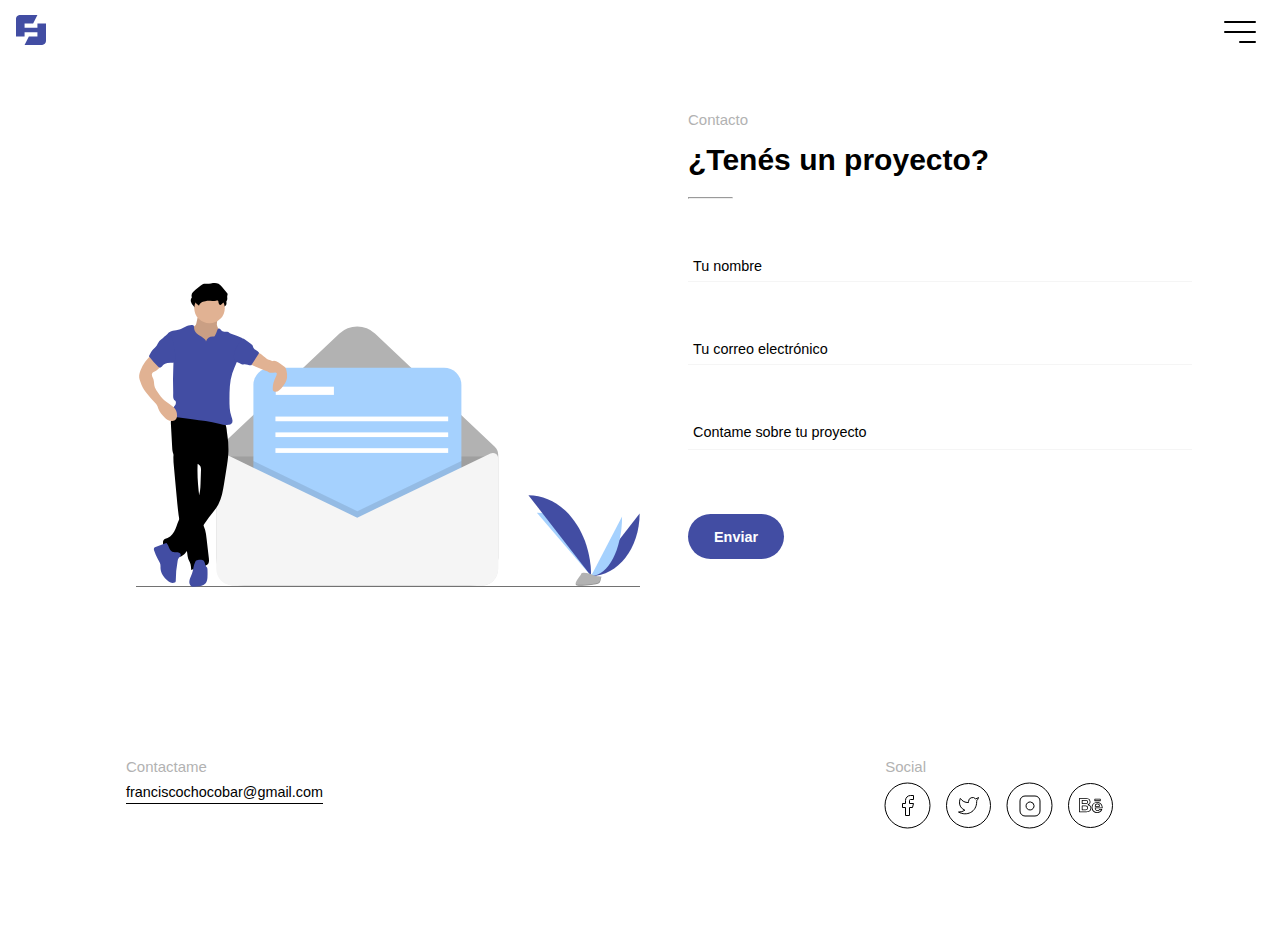
==== commit 35c486ce: "Convergencia" ====
--- a/contact.html
+++ b/contact.html
@@ -9,7 +9,7 @@
     <link rel="shortcut icon" href="assets/menu-isologo.svg">
     <link rel="stylesheet" href="styles.css">
     <link rel="stylesheet" href="styleForm.css">
-    <title>Francisco Chocobar - GD</title>
+    <title>Francisco Chocobar - Contacto</title>
 </head>
 <body>
     <header id="header">
@@ -78,6 +78,22 @@
                                     <line stroke="#000" fill="none" transform="translate(28.5 17.5)"/>
                                 </svg>
                             </a>
+                            <a href="http://www.behance.net/franchocodigital">
+                                <svg xmlns="http://www.w3.org/2000/svg" width="45" height="45" viewBox="0 0 45 45">
+                                    <circle fill="none" stroke="none" class="c" cx="22.5" cy="22.5" r="22.5"/>
+                                    <circle fill="none" stroke="#000" class="d" cx="22.5" cy="22.5" r="22"/>
+                                    <g transform="translate(12 -77.848)">
+                                        <g transform="translate(-1 92.848)">
+                                            <path d="M332.195,112.321h5.526a.373.373,0,0,0,.395-.395v-1.579a.373.373,0,0,0-.395-.395h-5.526a.373.373,0,0,0-.395.395v1.579A.373.373,0,0,0,332.195,112.321Zm.395-1.579h4.736v.789h-4.736Z" transform="translate(-316.407 -109.162)"/>
+                                            <path d="M9.065,99.56a3.247,3.247,0,0,0,1.381-3.552c-.434-2.566-3.039-3.2-4.381-3.158H-.605A.373.373,0,0,0-1,93.244v13.419a.373.373,0,0,0,.395.395H6.578c1.658,0,4.342-.671,4.657-3.394A3.794,3.794,0,0,0,9.065,99.56Zm1.381,3.986c-.355,2.921-3.986,2.723-4.184,2.723H-.211V93.639H6.065c.039,0,3.158,0,3.592,2.487A2.553,2.553,0,0,1,7.96,99.2a.392.392,0,0,0-.276.395A.384.384,0,0,0,8,99.994,3.1,3.1,0,0,1,10.446,103.546Z" transform="translate(1 -92.848)"/>
+                                            <path d="M283.117,184.139c0-3.473-2.289-5.92-5.526-5.92a5.526,5.526,0,1,0,0,11.051,5.346,5.346,0,0,0,5.131-3.473.307.307,0,0,0-.079-.316.359.359,0,0,0-.316-.158H279.96a.379.379,0,0,0-.355.276,1.6,1.6,0,0,1-1.618.908,1.905,1.905,0,0,1-1.973-1.973h6.71A.373.373,0,0,0,283.117,184.139Zm-7.539-.395a.373.373,0,0,0-.395.395c0,1.934,1.066,3.158,2.763,3.158a2.336,2.336,0,0,0,2.25-1.184h1.5a4.607,4.607,0,0,1-4.1,2.368c-2.763,0-4.736-2.171-4.736-5.131a4.775,4.775,0,0,1,4.736-4.342c3.079,0,4.578,2.368,4.7,4.736Z" transform="translate(-259.436 -174.27)"/>
+                                            <path d="M59.129,139.5h3.947a1.973,1.973,0,1,0,0-3.947H59.129a.373.373,0,0,0-.395.395V139.1A.373.373,0,0,0,59.129,139.5Zm.395-3.158h3.552a1.184,1.184,0,1,1,0,2.368H59.523Z" transform="translate(-55.971 -133.576)"/>
+                                            <path d="M62.681,255.019H59.129a.373.373,0,0,0-.395.395v3.947a.373.373,0,0,0,.395.395h3.552a2.368,2.368,0,1,0,0-4.736Zm0,3.947H59.523v-3.158h3.158a1.579,1.579,0,0,1,0,3.158Z" transform="translate(-55.971 -247.518)"/>
+                                            <path d="M342.9,212.352a2.448,2.448,0,0,0-2.566,2.368v.395a.373.373,0,0,0,.395.395h4.342a.373.373,0,0,0,.395-.395v-.395A2.423,2.423,0,0,0,342.9,212.352Zm-1.776,2.368a1.788,1.788,0,0,1,3.552,0Z" transform="translate(-324.545 -206.825)"/>
+                                        </g>
+                                    </g>
+                                </svg>
+                            </a>
                         </div>
                         <div class="contact">
                             <h3>Contactame</h3>
@@ -89,14 +105,15 @@
         </div>
     </header>
     <div class="container">
-        <section class="section first-section">
-            <h3>Contacto</h3>
-            <h2>¿Tenés un proyecto?</h2>
-            <hr>
-        </section>
-        <section class="section">
-            <div class="form-xl">
-                <form action="">
+        <div class="service-xl">
+            <div>
+                <h3>Contacto</h3>
+                <h2>¿Tenés un proyecto?</h2>
+                <hr>
+            </div>
+        </div>
+        <div class="form-xl">
+            <form action="/send.php" method="post">
                 <div class="form">
                     <div class="form-group">
                         <input type="text" name="user_name" id="name" required><span class="label"></span>
@@ -112,40 +129,57 @@
                     </div>
                     <button class="seeMore-button button-classes" type="submit">Enviar</button>
                 </div>
-                </form>
-                <img class="img-contact-footer" src="assets/contacto-img.svg" alt="paint of a boy mailing">
+            </form>
+            <img class="img-contact-footer" src="assets/contacto-img.svg" alt="paint of a boy mailing">
+        </div>
+        <footer>
+            <div class="f-social-div">
+                <div class="contact">
+                    <h3>Contactame</h3>
+                    <a href="mailto:franciscochocobar@gmail.com">franciscochocobar@gmail.com</a>
+                </div>
+                <div class="social-nav n-flex-start">
+                    <h3>Social</h3>
+                    <a href="https://www.facebook.com/Franchocodigital-115216583566941/">
+                        <svg xmlns="http://www.w3.org/2000/svg" width="45" height="45" viewBox="0 0 45 45">
+                            <circle cx="22.5" cy="22.5" r="22.5" fill="none" stroke="#000"/>
+                            <path fill="none" stroke="#000" d="M18,2H15a5,5,0,0,0-5,5v3H7v4h3v8h4V14h3l1-4H14V7a1,1,0,0,1,1-1h3Z" transform="translate(10.5 10.5)"/>
+                        </svg>
+                    </a>
+                    <a href="https://twitter.com/Franchdigital?s=08">
+                        <svg xmlns="http://www.w3.org/2000/svg" width="45" height="45" viewBox="0 0 45 45">
+                            <circle class="c" cx="22.5" cy="22.5" r="22" fill="none" stroke="#000" />
+                            <path fill="none" stroke="#000" d="M21,3A9.909,9.909,0,0,1,18.145,4.39,4.073,4.073,0,0,0,11,7.117v.909A9.691,9.691,0,0,1,2.818,3.908S-.818,12.09,7.364,15.726A10.582,10.582,0,0,1,1,17.545c8.182,4.545,18.182,0,18.182-10.455a4.091,4.091,0,0,0-.073-.755A7.018,7.018,0,0,0,21,3Z" transform="translate(11.5 11.51)"/>
+                        </svg>
+                    </a>
+                    <a href="https://www.instagram.com/franchocodigital/">
+                        <svg xmlns="http://www.w3.org/2000/svg" width="45" height="45" viewBox="0 0 45 45">
+                            <circle cx="22.5" cy="22.5" r="22.5" fill="none" stroke="#000" />
+                            <rect stroke="#000" fill="none" width="20" height="20" rx="5" transform="translate(13 13)"/>
+                            <path stroke="#000" fill="none" d="M16,11.37A4,4,0,1,1,12.63,8,4,4,0,0,1,16,11.37Z" transform="translate(11 11)"/>
+                            <line stroke="#000" fill="none" transform="translate(28.5 17.5)"/>
+                        </svg>
+                    </a>
+                    <a href="http://www.behance.net/franchocodigital">
+                        <svg xmlns="http://www.w3.org/2000/svg" width="45" height="45" viewBox="0 0 45 45">
+                            <circle fill="none" stroke="none" class="c" cx="22.5" cy="22.5" r="22.5"/>
+                            <circle fill="none" stroke="#000" class="d" cx="22.5" cy="22.5" r="22"/>
+                            <g transform="translate(12 -77.848)">
+                                <g transform="translate(-1 92.848)">
+                                    <path d="M332.195,112.321h5.526a.373.373,0,0,0,.395-.395v-1.579a.373.373,0,0,0-.395-.395h-5.526a.373.373,0,0,0-.395.395v1.579A.373.373,0,0,0,332.195,112.321Zm.395-1.579h4.736v.789h-4.736Z" transform="translate(-316.407 -109.162)"/>
+                                    <path d="M9.065,99.56a3.247,3.247,0,0,0,1.381-3.552c-.434-2.566-3.039-3.2-4.381-3.158H-.605A.373.373,0,0,0-1,93.244v13.419a.373.373,0,0,0,.395.395H6.578c1.658,0,4.342-.671,4.657-3.394A3.794,3.794,0,0,0,9.065,99.56Zm1.381,3.986c-.355,2.921-3.986,2.723-4.184,2.723H-.211V93.639H6.065c.039,0,3.158,0,3.592,2.487A2.553,2.553,0,0,1,7.96,99.2a.392.392,0,0,0-.276.395A.384.384,0,0,0,8,99.994,3.1,3.1,0,0,1,10.446,103.546Z" transform="translate(1 -92.848)"/>
+                                    <path d="M283.117,184.139c0-3.473-2.289-5.92-5.526-5.92a5.526,5.526,0,1,0,0,11.051,5.346,5.346,0,0,0,5.131-3.473.307.307,0,0,0-.079-.316.359.359,0,0,0-.316-.158H279.96a.379.379,0,0,0-.355.276,1.6,1.6,0,0,1-1.618.908,1.905,1.905,0,0,1-1.973-1.973h6.71A.373.373,0,0,0,283.117,184.139Zm-7.539-.395a.373.373,0,0,0-.395.395c0,1.934,1.066,3.158,2.763,3.158a2.336,2.336,0,0,0,2.25-1.184h1.5a4.607,4.607,0,0,1-4.1,2.368c-2.763,0-4.736-2.171-4.736-5.131a4.775,4.775,0,0,1,4.736-4.342c3.079,0,4.578,2.368,4.7,4.736Z" transform="translate(-259.436 -174.27)"/>
+                                    <path d="M59.129,139.5h3.947a1.973,1.973,0,1,0,0-3.947H59.129a.373.373,0,0,0-.395.395V139.1A.373.373,0,0,0,59.129,139.5Zm.395-3.158h3.552a1.184,1.184,0,1,1,0,2.368H59.523Z" transform="translate(-55.971 -133.576)"/>
+                                    <path d="M62.681,255.019H59.129a.373.373,0,0,0-.395.395v3.947a.373.373,0,0,0,.395.395h3.552a2.368,2.368,0,1,0,0-4.736Zm0,3.947H59.523v-3.158h3.158a1.579,1.579,0,0,1,0,3.158Z" transform="translate(-55.971 -247.518)"/>
+                                    <path d="M342.9,212.352a2.448,2.448,0,0,0-2.566,2.368v.395a.373.373,0,0,0,.395.395h4.342a.373.373,0,0,0,.395-.395v-.395A2.423,2.423,0,0,0,342.9,212.352Zm-1.776,2.368a1.788,1.788,0,0,1,3.552,0Z" transform="translate(-324.545 -206.825)"/>
+                                </g>
+                            </g>
+                        </svg>
+                    </a>
+                </div>
             </div>
-        </section>
-        <hr class="hr-last">
-    <footer>
-        <div class="contact">
-            <h3>Contactame</h3>
-            <a  href="mailto:franciscochocobar@gmail.com">franciscochocobar@gmail.com</a>
-        </div>
-        <div class="social-nav">
-            <h3>Social</h3>
-            <a href="https://www.facebook.com/Franchocodigital-115216583566941/">
-                <svg xmlns="http://www.w3.org/2000/svg" width="45" height="45" viewBox="0 0 45 45">
-                    <circle cx="22.5" cy="22.5" r="22.5" fill="none" stroke="#000"/>
-                    <path fill="none" stroke="#000" d="M18,2H15a5,5,0,0,0-5,5v3H7v4h3v8h4V14h3l1-4H14V7a1,1,0,0,1,1-1h3Z" transform="translate(10.5 10.5)"/>
-                </svg>
-            </a>
-            <a href="https://twitter.com/Franchdigital?s=08">
-                <svg xmlns="http://www.w3.org/2000/svg" width="45" height="45" viewBox="0 0 45 45">
-                    <circle class="c" cx="22.5" cy="22.5" r="22" fill="none" stroke="#000" />
-                    <path fill="none" stroke="#000" d="M21,3A9.909,9.909,0,0,1,18.145,4.39,4.073,4.073,0,0,0,11,7.117v.909A9.691,9.691,0,0,1,2.818,3.908S-.818,12.09,7.364,15.726A10.582,10.582,0,0,1,1,17.545c8.182,4.545,18.182,0,18.182-10.455a4.091,4.091,0,0,0-.073-.755A7.018,7.018,0,0,0,21,3Z" transform="translate(11.5 11.51)"/>
-                </svg>
-            </a>
-            <a href="https://www.instagram.com/franchocodigital/">
-                <svg xmlns="http://www.w3.org/2000/svg" width="45" height="45" viewBox="0 0 45 45">
-                    <circle cx="22.5" cy="22.5" r="22.5" fill="none" stroke="#000" />
-                    <rect stroke="#000" fill="none" width="20" height="20" rx="5" transform="translate(13 13)"/>
-                    <path stroke="#000" fill="none" d="M16,11.37A4,4,0,1,1,12.63,8,4,4,0,0,1,16,11.37Z" transform="translate(11 11)"/>
-                    <line stroke="#000" fill="none" transform="translate(28.5 17.5)"/>
-                </svg>
-            </a>
-        </div>
-    </footer>
+        </footer>
+    </div>
     <a class="go-top" href="#header">
         <i class="fas fa-chevron-up"></i>
     </a>
--- a/styles.css
+++ b/styles.css
@@ -33,17 +33,17 @@
 }
 
 h2 {
-    font-size: 1.8rem;
+    font-size:30px;
 }
 
 h3 {
     color: var(--secondary-color-gray);
-    font-size: 0.9rem;
+    font-size: 15px;
     font-weight: normal;
 }
 
 .h4-align {
-    font-size: 1.25rem;
+    font-size: 20px;
     text-align: center;
     padding-bottom: 22px;
 }
@@ -61,8 +61,8 @@
 hr {
     width: 45px;
     color: black;
-    margin: auto 0;
-    margin-top: 15px;
+    margin: 0PX;
+    margin-top: 20px;
 }
 
 .d-display {
@@ -208,7 +208,7 @@
 .toggle-menu > nav {
     grid-column-start: 2;
     background-color: #fff;
-    padding: 150px 3rem 0 90px;
+    padding: 85px 3rem 0 90px;
     height: 100%;
     display: grid;
     grid-template-columns: 1fr auto;
@@ -267,9 +267,7 @@
 .toggle-menu .main-nav .nav-link.active {
     color: var(--secondary-color-blue);
 }
-.toggle-menu h3 {
-    font-size: 15px;
-}
+
 .toggle-menu .main-nav h3,
 .toggle-menu .social-nav h3 {
     margin-bottom: 1.5rem;
@@ -310,15 +308,29 @@
     margin: auto;
     display: grid;
     grid-template-columns: repeat(auto-fit, minmax(250px, 1fr));
-    grid-auto-rows: 100px;
+    grid-template-rows: 555px 200px;
     justify-content: space-between;
-    padding: 3rem 1rem;
-    border-top: 2px solid var(--secondary-color-gray);
+    padding: 3rem 0;
+    
 }
 
 footer > *:last-child {
-    justify-self: flex-end;
-}
+    padding: 1rem 30px;
+}
+
+.f-social-div {
+    align-self: center;
+}
+
+footer .button-classes:hover {
+    background-color: var(--main-color-white);
+    color: var(--secondary-color-blue);
+}
+
+.social-nav h3 {
+    padding-bottom: 0.5rem;
+}
+
 /* FIN DEL FOOTER */
 .options-menu {
     height: 100vh;
@@ -468,7 +480,7 @@
       background-color: var(--secondary-color-blue);
   }
 
-  .meter.meter-yellow {
+  .meter.meter-yellow span {
       background-color: var(--secondary-color-yellow);
   }
 
@@ -479,9 +491,14 @@
     padding-bottom: 3rem;
 }
 
-.services-grey-bg .content div {
-    align-content: center;
-}
+.services-align h3 {
+    text-align: center;
+}
+
+.services-grey-bg hr {
+    margin: 1.5rem auto;
+}
+
 
 .services-grey-bg .d-flex {
     width: inherit;
@@ -490,8 +507,9 @@
     align-items: center;
 }
 
-.section-centered .t-align h3 {
+.section-centered h3 {
     text-align: center;
+    color: var(--main-color-white);
 }
 
 .h2-textAlign {
@@ -545,24 +563,17 @@
 }
 
 .section-nonPadding {
-    width: 100%;
     padding-top: 5rem;
 }
 
-.section-nonPadding h2 {
-    padding-left: 30px;
-}
-
-.section-nonPadding h3 {
-    padding-left: 30px;
-}
-
-.section-nonPadding hr {
-    margin-left: 30px;
-}
-
 .section-nonPadding .img {
-    margin-top: 5rem;
+    margin-top: 3rem;
+}
+
+.blog-center h2,
+.blog-center h3,
+.blog-center p {
+    text-align: center;
 }
 
 .blue-quote {
@@ -574,7 +585,6 @@
 .blue-quote h2 {
     color: var(--main-color-white);
     text-align: center;
-    font-size: 1.5rem;
 }
 
 .section-centered {
@@ -584,39 +594,42 @@
     display: flex;
     flex-direction: column;
     align-items: center;
-}
-
-.section-centered .t-align h2 {
+    justify-content: space-between;
+}
+
+.section-centered h2 {
     color: var(--main-color-white);
-    font-size: 1.5rem;
     text-align: center;
 }
-
-.hr-last {
-    width: 80%;
-    color: black;
-    margin: 5rem auto;
-}
-
+.section-nonPadding .service-xl {
+    padding-left: 30px;
+}
+
+div
+
+@media all and (min-width: 500px) {
+    footer {
+        grid-template-columns: repeat(auto-fit, minmax(400px, 1fr));
+        grid-template-rows: 500px 150px;
+        justify-content: space-between;
+        padding: 3rem 0; 
+    }
+}
 
 /* tablet */
 
 @media all and (min-width: 768px) {
 
     .container h2 {
-        font-size: 2.5rem;
         text-align: center;
         margin: 2rem;
     }
 
     .section p {
-        font-size: 1.25rem;
         width: 80%;
-        text-align: justify;
     }
 
     .container h4 {
-        font-size: 1.5rem;
         margin: 3rem;
     }
     .container .section , .section-a--l , .section-a--r , .form-xl {
@@ -661,18 +674,72 @@
         text-align: center;
     }
 
+    .section-nonPadding .d-flex-2 {
+        display: grid;
+        grid-template-columns: repeat(auto-fit, minmax(250px, 1fr));
+        grid-template-rows: 645px;
+        align-items: center;
+        padding: 1rem 6rem;
+        gap: 1rem;
+    }
+
+    .section-nonPadding h4 {
+        margin: 0 auto;
+    }
+
+    .section-nonPadding .img {
+        margin-top: 0px;
+    }
+
     .section-nonPadding h3 {
         text-align: center;
     }
-    .section-nonPadding hr {
-        margin:  0 auto;
-        margin-top: 30px;
-    }
-    .t-align h2 {
-        font-size: 2.5rem;
-        margin: 2rem;
-    }
-
+
+    .section-nonPadding .service-xl {
+        padding-left: 30px;
+    }
+    
+    .section-nonPadding .service-xl >* {
+        text-align: center;        
+    }
+
+    .section-nonPadding .service-xl hr {
+        margin-left: auto;
+        margin-right: auto;
+    }
+
+    footer {
+        grid-template-columns: repeat(auto-fit, minmax(500px, 1fr));
+        grid-template-rows: 500px 150px;
+        justify-content: space-between;
+        padding: 3rem 0; 
+    }
+    
+    footer > *:last-child {
+        padding: 1rem 30px;
+    }
+
+    .f-social-div {
+        display: flex;
+        flex-direction: row;
+        justify-content: space-between;
+    }
+
+    .n-flex-start {
+        align-self: flex-start;
+    }
+    
+    .social-nav h3 {
+        padding-bottom: 0.5rem;
+    }
+    .contact {
+        align-self: start;
+    }
+
+    .n-flex-start {
+        align-self: end;
+    }
+    
 }
 
 /* desktop */
@@ -687,29 +754,19 @@
         justify-content: space-between;
     }
 
-    .section-a--l , .section-a--r {
-        display: block;
-    }
-
     .d-display {
         display: block;
     }
 
-    .section-a--r img {
-        width: 100%;
-    }
-
+    .section-a--l , 
     .section-a--r {
-        width: 40%;
-    }
-
-    .section-a--l {
-        padding-left: 6rem;
-        padding-top: 6rem;
-    }
-    .section-a--l h2 , p {
-        text-align: left;
-        margin: 0rem;
+        width: 50%;
+        margin-top: 3rem;
+
+    }
+
+    .container section.home-padding {
+        padding: 0 6rem;
     }
 
     .container h4 {
@@ -736,19 +793,11 @@
         padding-top: 5px;
     }
 
-    .section-a--l img {
-        height: 80%;
-        align-content: center;
-    }
     .section-m {
         align-self: center;
         padding-right: 6rem;
     }
-    .section-a--r h2 {
-        font-size: 1.5rem;
-        text-align: left;
-        margin: 0px;
-    }
+
     .section-a--r p {
         text-align: initial;
         font-size: 0.9rem;
@@ -772,35 +821,45 @@
     .services-grey-bg {
         padding: 0px;
         width: initial;
-    }
-
-    .services-grey-bg .d-flex {
+        height: 700px;
+    }
+
+    .container .services-grey-bg {
         display: flex;
-        flex-direction: row;
-        align-items: center;
+        flex-direction: column;
+        justify-content: center;
+        align-content: space-around;
+    }
+
+    .container .services-grey-bg hr {
+        margin: 2rem auto;
+    }
+
+    .container .services-grey-bg h3 {
+        text-align: center;
+    }
+
+    .container .services-grey-bg .d-flex {
+        display: grid;
+        grid-template-columns: repeat(auto-fit, minmax(150px, 1fr));
+        grid-template-rows: 195px;
         justify-content: space-between;
-        width: -webkit-fill-available;
-        margin: 0 6rem;
-
-    }
-
-    .d-flex .graphics-div {
-        margin: 0.5rem;
-        height: 8rem;
-
-    }
+        padding: 3rem 4rem; 
+        gap: 1rem;
+    }
+    .services-grey-bg .graphics-div {
+        width: auto;
+        height: 100%;
+    }
+
     .graphics-div img {
         width: 4rem;
     }
 
     .services-grey-bg h2 , .section-nonPadding h2 {
-        font-size: 1.5rem;
         margin: 0px;
     }
 
-    .services-grey-bg h4 {
-        font-size: 1.25rem;
-    }
     .services-grey-bg h3 {
         margin-top: 2rem;
     }
@@ -808,20 +867,7 @@
     .seeMore-button {
         margin: 3rem auto;
     }
-    .section-nonPadding .d-flex-2 {
-        display: flex;
-        flex-direction: row;
-        margin-left: 6rem;
-        margin-right: 6rem;
-    }
-
-    .h4-align {
-        padding-bottom: 0px;
-    }
-
-    .portfolio-boxShadow .img {
-        margin-top: 0px;
-    }
+  
     .container .blog-center {
         flex-direction: column;
         text-align: center;
@@ -829,32 +875,35 @@
     .blog-center p {
         width: auto;
     }
-    footer .hr-last {
-        margin: 3rem auto;
+    
+    footer {
+        grid-template-columns: repeat(auto-fit, minmax(800px, 1fr));
+        grid-template-rows: 240px 150px;
+        justify-content: space-between;
+        padding: 3rem 6rem; 
     }
     .section-centered {
+        display: flex;
         flex-direction: row;
-        padding: 0px 6rem;
-        justify-content: space-between;
+    }
+
+    .section-centered img {
+        order: 1;
+    }
+    .section-centered .t-align {
+        order: 2;
     }
     .section-centered a {
         order: 3;
     }
-    .section-centered img {
-        order: 1;
-    }
-    .section-centered .t-align {
-        order: 2;
-    }
-    .section-centered .t-align h3 , h2 {
-        text-align: left;
-    }
-    .section-centered .t-align h2 {
+
+    .container footer h2 {
         margin: 0px;
-        text-align: left;
-    }
-    .section-centered >* {
-        margin-left: 1rem;
+    }
+      
+    .container .section-nonPadding .d-flex-2 {
+        grid-template-columns: repeat(auto-fit, minmax(300px, 1fr));
+        grid-template-rows: auto;
     }
 }
 
@@ -896,7 +945,7 @@
 
 @media (max-width: 1024px) {
     .toggle-menu > nav {
-        padding: 90px 3rem 0 45px;
+        padding: 70px 3rem 0 45px;
     }
 
     .toggle-menu .main-nav .nav-link {
@@ -912,7 +961,7 @@
 
 @media (max-width: 576px) {
     .toggle-menu {
-        grid-template-columns: 10% 90%;
+        grid-template-columns: 0% 100%;
     }
 
     .toggle-menu .main-nav .nav-link {
@@ -938,19 +987,3 @@
     padding-bottom: var(--offset);
 }
 
-.test .hijo {
-    display: grid;
-    background-color:red;
-}
-
-.test .hijo img {
-    object-fit: cover;
-    width: 100%;
-    opacity: .5;
-    height: 100%;
-}
-.test .hijo:nth-child(even) {
-    display: grid;
-    background-color:blue;
-    transform: translateY(var(--offset));
-}--- a/styleForm.css
+++ b/styleForm.css
@@ -8,14 +8,21 @@
 
   }
 
- 
-
 /* fonts */
 
   @font-face {
     font-family: "Metropolis";
     src: url("metropoli-font/");
   }
+
+.service-xl {
+    padding: 25px 30px;
+}
+
+.container h2 {
+    text-align: left;
+    margin: 0;
+}
 
 .form {
   width: 100%;
@@ -37,7 +44,7 @@
 input, textarea {
   font-size: 0.9rem;
   display: block;
-  width: 80%;
+  width: 100%;
   border: none;
   border-bottom: 1px solid #F5F5F5;
   resize: none;
@@ -65,7 +72,7 @@
 .label {
   position: relative;
   display: block;
-  width: 80%;
+  width: 100%;
 }
 
 .label::before {
@@ -98,10 +105,34 @@
   width: 100%;
 }
 
+.form-xl {
+  --size: 250px;
+  --gap: 1rem;
+  --offset: calc((var(--size) + var(--gap)) / 2);
+  display: grid;
+  max-width: 1200px;
+  margin: auto;
+  grid-template-columns: repeat(auto-fit, minmax(var(--size), 1fr));
+  grid-auto-rows: repeat(2, auto);
+  padding: 2rem 30px;
+  grid-gap: var(--gap);
+}
+
+footer {
+  grid-template-rows: 200px;
+}
+
+@media all and (min-width: 576px) {
+  .form-xl {
+    --size: 500px;
+    grid-template-columns: repeat(auto-fit, minmax(var(--size), 1fr));
+  }
+}
+
 @media all and (min-width: 768px) {
  
   form {
-    width: 80%;
+    width: 100%;
   }
 
   .section hr {
@@ -110,51 +141,6 @@
 }
 
 @media all and (min-width: 992px) {
-  .container {
-    margin: 0 6rem;
-  }
-  .container .section {
-    padding: 0px;
-  }
-  .container .section {
-    display: flex;
-    flex-direction: column;
-  }
-  .container .section h2 {
-    font-size: 1.5rem;
-    padding-top: 1rem;
-    text-align: left;
-    margin: 0px;
-  }
-  .container hr {
-    margin: 1rem 0;
-  }
-  .form-xl {
-    width: 100%;
-    display: flex;
-    flex-direction: row;
-    align-items: flex-end;
-    justify-content: space-between;
-  }
-  .container img {
-    width: 35%;
-  }
-  .container form {
-    width: 45%;
-  }
-  form {
-    margin-top: 3rem;
-    width: 100%;
-  }
-  form .button-classes {
-    margin: 0;
-    margin-top: 3rem;
-  }
-  .container .hr-last {
-    width: 100%;
-    margin-top: 4rem;
-  }
-
   .form-xl img {
     order: 1;
   }
@@ -162,11 +148,58 @@
   .form-xl form {
     order: 2;
   }
-  input , textarea {
-    width: 100%;
-  }
-  .footer {
-    margin: 0px;
-  }
-    
-}
+  .service-xl {
+    --size: 350px;
+    --gap: 3rem;
+    --offset: calc((var(--size) + var(--gap)) / 2);
+    display: grid;
+    max-width: 1400px;
+    grid-template-columns: 50% 50%;
+    grid-auto-rows: repeat(1, auto);
+    padding: 2rem 6rem;
+    grid-gap: var(--gap);
+  }
+  .service-xl div {
+    grid-column-start: 2;
+  }
+
+  .form-xl {
+    --gap: 3rem;
+    display: grid;
+    max-width: 1200px;
+    grid-template-columns: 50% 50%;;
+    grid-template-rows: auto;
+    padding: 2rem 6rem;
+    grid-gap: var(--gap);
+  } 
+
+  .seeMore-button {
+  margin: 3rem 0;
+  }
+}
+
+@media all and (min-width: 1440px) {
+  .service-xl {
+    --gap: 4rem;
+    display: grid;
+    max-width: 1500px;
+    grid-template-columns: 50% 50%;
+    grid-auto-rows: repeat(1, auto);
+    padding: 2rem 6rem;
+    grid-gap: var(--gap);
+  }
+  .service-xl div {
+    grid-column-start: 2;
+  }
+
+  .form-xl {
+    --size: 350px;
+    --gap: 4rem;
+    display: grid;
+    max-width: 1500px;
+    grid-template-columns: 50% 50%;;
+    grid-template-rows: auto;
+    padding: 2rem 6rem;
+    grid-gap: var(--gap);
+  } 
+}
